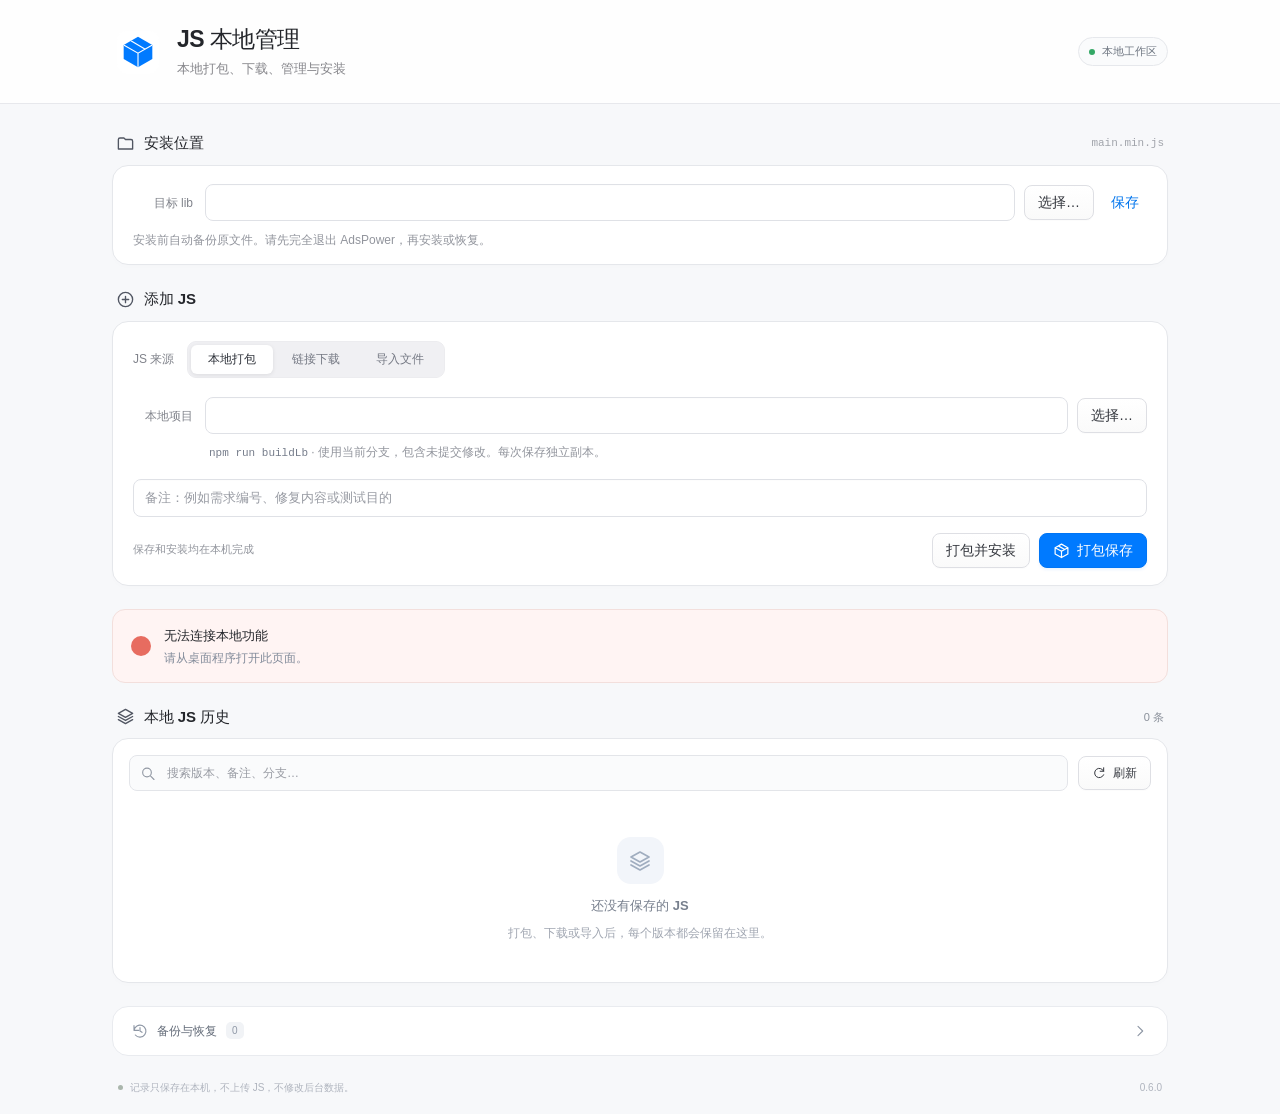
==== Shared/WebUI/index.html @ 5139c1f0 "feat(js-manager): 完善跨平台本地管理并统一网页界面 增加 JS 下载、导入、独立归档、搜索、安装与备份恢复；Mac 和 Windows 共用 HTML 界面与交互动画。保留本机配置及" ====
<!doctype html>
<html lang="zh-CN">
<head>
  <meta charset="utf-8">
  <meta name="viewport" content="width=device-width,initial-scale=1">
  <meta http-equiv="Content-Security-Policy" content="default-src 'none'; script-src 'self'; style-src 'self'; img-src 'self' data:; font-src 'self'; connect-src 'none'; object-src 'none'; base-uri 'none'; form-action 'none'; frame-src 'none'">
  <title>JS 本地管理</title>
  <link rel="icon" href="logo.svg" type="image/svg+xml">
  <link rel="stylesheet" href="styles.css">
  <script type="module" src="app.js"></script>
</head>
<body>
<svg class="symbols" aria-hidden="true" xmlns="http://www.w3.org/2000/svg"><defs>
  <symbol id="icon-folder" viewBox="0 0 24 24"><path d="M3 7a2 2 0 0 1 2-2h5l2 2h7a2 2 0 0 1 2 2v10H3Z"/></symbol>
  <symbol id="icon-plus" viewBox="0 0 24 24"><circle cx="12" cy="12" r="9"/><path d="M12 8v8M8 12h8"/></symbol>
  <symbol id="icon-layers" viewBox="0 0 24 24"><path d="m3 8 9-5 9 5-9 5Zm0 4 9 5 9-5M3 16l9 5 9-5"/></symbol>
  <symbol id="icon-search" viewBox="0 0 24 24"><circle cx="10.5" cy="10.5" r="6.5"/><path d="m16 16 5 5"/></symbol>
  <symbol id="icon-refresh" viewBox="0 0 24 24"><path d="M20 9a8 8 0 1 0 0 6M20 3v6h-6"/></symbol>
  <symbol id="icon-box" viewBox="0 0 24 24"><path d="m12 3 9 5v9l-9 5-9-5V8Zm-9 5 9 5 9-5M12 13v9M7.5 5.5l9 5"/></symbol>
  <symbol id="icon-download" viewBox="0 0 24 24"><path d="M12 3v12m-5-5 5 5 5-5M4 16v5h16v-5"/></symbol>
  <symbol id="icon-restore" viewBox="0 0 24 24"><path d="M3 11a9 9 0 1 1 2 7M3 4v7h7M12 7v5l3 2"/></symbol>
  <symbol id="icon-chevron" viewBox="0 0 24 24"><path d="m9 5 7 7-7 7"/></symbol>
  <symbol id="icon-file" viewBox="0 0 24 24"><path d="M5 3h9l5 5v13H5Zm9 0v6h5M8 13h8M8 17h5"/></symbol>
  <symbol id="icon-check" viewBox="0 0 24 24"><path d="m5 12 4 4L19 6"/></symbol>
</defs></svg>
<div id="previewBanner" class="preview-banner" hidden>界面预览 · 所有操作均为演示，不会读写本机文件</div>
<header class="app-header">
  <div class="header-inner"><div class="brand"><img src="logo.svg" alt="" width="52" height="52"><div><h1>JS 本地管理</h1><p>本地打包、下载、管理与安装</p></div></div><span class="local-badge"><span></span>本地工作区</span></div>
</header>
<main class="workspace">
  <section aria-labelledby="targetTitle">
    <div class="section-heading"><h2 id="targetTitle"><svg><use href="#icon-folder"/></svg>安装位置</h2><span class="section-aside">main.min.js</span></div>
    <div class="card target-card"><div class="path-row"><label for="libraryPath">目标 lib</label><input id="libraryPath" type="text" spellcheck="false" autocomplete="off"><button type="button" data-action="chooseLibrary">选择…</button><button type="button" data-action="saveSettings" class="text-button">保存</button></div><p class="helper">安装前自动备份原文件。请先完全退出 AdsPower，再安装或恢复。</p></div>
  </section>
  <section aria-labelledby="addTitle">
    <div class="section-heading"><h2 id="addTitle"><svg><use href="#icon-plus"/></svg>添加 JS</h2></div>
    <div class="card add-card">
      <div class="source-top"><span class="field-caption">JS 来源</span><div class="segmented" role="tablist" aria-label="JS 来源"><button id="tab-build" type="button" role="tab" aria-selected="true" aria-controls="panel-build" data-mode="build">本地打包</button><button id="tab-download" type="button" role="tab" aria-selected="false" aria-controls="panel-download" data-mode="download">链接下载</button><button id="tab-file" type="button" role="tab" aria-selected="false" aria-controls="panel-file" data-mode="file">导入文件</button></div></div>
      <div id="panel-build" class="source-panel" role="tabpanel" aria-labelledby="tab-build"><div class="path-row"><label for="projectPath">本地项目</label><input id="projectPath" type="text" spellcheck="false" autocomplete="off"><button type="button" data-action="chooseProject">选择…</button></div><p class="helper"><code>npm run buildLb</code> · 使用当前分支，包含未提交修改。每次保存独立副本。</p></div>
      <div id="panel-download" class="source-panel" role="tabpanel" aria-labelledby="tab-download" hidden><label class="sr-only" for="downloadUrl">JS 下载链接</label><input id="downloadUrl" type="url" class="full-input" placeholder="粘贴 version.adspower.net 的完整 JS 下载链接" spellcheck="false"><label class="sr-only" for="downloadMd5">预期 MD5</label><input id="downloadMd5" type="text" class="full-input secondary-input" placeholder="预期 MD5（选填，自动识别链接末尾 MD5）" spellcheck="false" maxlength="32"><p class="helper">下载后先保存在本地历史，不自动安装，也不需要后台登录信息。</p></div>
      <div id="panel-file" class="source-panel import-prompt" role="tabpanel" aria-labelledby="tab-file" hidden><svg><use href="#icon-file"/></svg><div><strong>导入已有的主 JS</strong><p class="helper">选择完整 JS 文件，检查语法和摘要后保存到本地历史。</p></div></div>
      <label class="sr-only" for="newNote">本次 JS 备注</label><input id="newNote" class="full-input" type="text" maxlength="4000" placeholder="备注：例如需求编号、修复内容或测试目的">
      <div class="action-row"><span id="sourceHint" class="helper">保存和安装均在本机完成</span><div class="button-group"><button id="buildInstall" type="button" data-action="buildInstall">打包并安装</button><button id="addPrimary" type="button" data-action="buildSave" class="primary"><svg><use href="#icon-box"/></svg><span>打包保存</span></button></div></div>
    </div>
  </section>
  <section id="operationCard" class="operation-card" aria-live="polite" hidden><div class="operation-icon" id="operationIcon"></div><div class="operation-copy"><strong id="stage">准备就绪</strong><p id="status"></p></div><button id="cancel" type="button" class="danger" data-action="cancel" hidden>停止</button></section>
  <section aria-labelledby="historyTitle">
    <div class="section-heading"><h2 id="historyTitle"><svg><use href="#icon-layers"/></svg>本地 JS 历史</h2><span id="recordCount" class="count-badge">0 条</span></div>
    <div class="card history-card"><div class="search-row"><div class="search-field"><svg><use href="#icon-search"/></svg><label class="sr-only" for="search">搜索本地 JS</label><input id="search" type="search" placeholder="搜索版本、备注、分支…"></div><button type="button" data-action="state" aria-label="刷新历史"><svg><use href="#icon-refresh"/></svg>刷新</button></div>
      <div id="tableWrap" class="table-scroll" hidden><table><thead><tr><th>版本</th><th>备注</th><th>来源</th><th>分支</th><th>保存时间</th></tr></thead><tbody id="records"></tbody></table></div>
      <div id="emptyState" class="empty-state"><div class="empty-icon"><svg><use href="#icon-layers"/></svg></div><strong id="emptyTitle">还没有保存的 JS</strong><p id="emptyDescription">打包、下载或导入后，每个版本都会保留在这里。</p></div>
      <div id="selection" class="selection-panel" hidden><div class="edit-grid"><label>版本<input id="editVersion" type="text" maxlength="100"></label><label>备注<input id="editNote" type="text" maxlength="4000" placeholder="对应的需求或测试内容"></label><button type="button" data-action="updateMetadata">保存备注</button></div><details class="file-details"><summary><svg class="detail-chevron" aria-hidden="true"><use href="#icon-chevron"/></svg><span>文件信息与校验值</span></summary><p id="fileDetails"></p></details><div class="action-row"><button type="button" data-action="openArchive" class="text-button"><svg><use href="#icon-folder"/></svg>在文件夹中查看</button><div class="button-group"><span class="helper">安装前自动备份原文件</span><button type="button" class="primary" data-action="install"><svg><use href="#icon-download"/></svg>安装选中版本</button></div></div></div>
    </div>
  </section>
  <details id="backupDisclosure" class="card disclosure-card"><summary><span><svg><use href="#icon-restore"/></svg>备份与恢复 <span id="backupCount" class="small-count">0</span></span><svg class="chevron"><use href="#icon-chevron"/></svg></summary><div class="disclosure-content"><p id="backupEmpty" class="helper">当前目标还没有备份。安装时会自动保存原 main.min.js。</p><div id="backupControls" class="backup-row" hidden><label class="sr-only" for="backups">选择备份</label><select id="backups" hidden aria-hidden="true" tabindex="-1"></select><button id="backupPicker" class="select-trigger" type="button" aria-label="选择备份" aria-haspopup="listbox" aria-expanded="false" aria-controls="backupMenu"><span>选择备份</span><svg><use href="#icon-chevron"/></svg></button><button type="button" data-action="restore">恢复选中备份</button></div><p class="helper">恢复前也会备份当前文件；文件缺失或校验不一致时会停止。</p></div></details>
  <details id="logDisclosure" class="card disclosure-card" hidden><summary><span><svg><use href="#icon-file"/></svg>操作日志</span><svg class="chevron"><use href="#icon-chevron"/></svg></summary><div class="disclosure-content"><pre id="log"></pre><button type="button" data-action="copyLog">复制日志</button></div></details>
  <footer><span class="footer-dot"></span>记录只保存在本机，不上传 JS，不修改后台数据。<span class="version">0.6.0</span></footer>
</main>
<div id="backupMenu" class="select-menu" role="listbox" aria-label="选择备份" hidden></div>
<div id="toast" class="toast" role="status" hidden></div>
</body></html>
---- Shared/WebUI/styles.css ----
:root{font-family:-apple-system,BlinkMacSystemFont,"Segoe UI Variable","Segoe UI","Microsoft YaHei UI",sans-serif;font-size:14px;color:#24262b;background:#f7f8fa;font-synthesis:none;--blue:#007aff;--secondary:#86868b;--line:#e7e8ec;--surface:#fff;--radius:16px}*{box-sizing:border-box}body{margin:0;line-height:1.5}button,input,select{font:inherit}button{display:inline-flex;align-items:center;justify-content:center;gap:7px;border:1px solid #dedfe4;border-radius:8px;min-height:34px;padding:6px 13px;background:linear-gradient(#fff,#fafafa);color:#33363d;cursor:pointer;white-space:nowrap;box-shadow:0 1px 1px #00000004;transition:background .15s,border-color .15s,box-shadow .15s}button:hover:enabled{background:#f0f2f5;border-color:#cbd0d8}button:active:enabled{transform:translateY(1px)}button:disabled{cursor:default;opacity:.42;box-shadow:none}button:focus-visible,summary:focus-visible,tr:focus-visible{outline:3px solid #007aff55;outline-offset:3px}input,select{min-width:0;color:#292c32;background:#fff;border:1px solid #dfe1e6;border-radius:8px;padding:8px 11px;min-height:36px;outline:none;box-shadow:0 1px 2px #00000003 inset;transition:border-color .15s,box-shadow .15s}input::placeholder{color:#989ba3}input:focus,select:focus{border-color:#6caeff;box-shadow:0 0 0 3px #007aff1b}input:disabled,select:disabled{color:#8b8e96;background:#f5f5f7}svg{height:19px;width:19px;fill:none;stroke:currentColor;stroke-width:1.7;stroke-linecap:round;stroke-linejoin:round;flex-shrink:0}.symbols{position:absolute;width:0;height:0;overflow:hidden}.app-header{background:#ffffffdc;border-bottom:1px solid var(--line)}.header-inner{max-width:1120px;margin:auto;padding:25px 32px;display:flex;align-items:center;justify-content:space-between;gap:18px}.brand{display:flex;align-items:center;gap:13px}.brand img{display:block}.brand h1{font-size:23px;line-height:1.25;margin:0;font-weight:650;letter-spacing:-.55px}.brand p{font-size:13px;color:var(--secondary);margin:5px 0 0}.local-badge{display:flex;gap:7px;align-items:center;color:#6d7580;border:1px solid #e6e8ec;border-radius:20px;padding:5px 10px;font-size:11px;background:#fafbfc;white-space:nowrap}.local-badge span,.footer-dot{display:inline-block;width:6px;height:6px;background:#34a866;border-radius:50%}.workspace{max-width:1120px;padding:28px 32px 20px;margin:auto;display:flex;flex-direction:column;gap:23px}.section-heading{display:flex;align-items:center;justify-content:space-between;gap:10px;margin:0 4px 10px}h2{margin:0;font-size:15px;font-weight:620;display:flex;align-items:center;gap:9px;letter-spacing:-.1px}h2 svg{width:19px;color:#515662}.section-aside{font-size:11px;color:#a1a4ab;font-family:ui-monospace,SFMono-Regular,Consolas,monospace}.card{border:1px solid #e5e7eb;background:var(--surface);border-radius:var(--radius);box-shadow:0 2px 6px #1d243303;overflow:hidden}.target-card{padding:18px 20px 14px}.path-row{display:flex;align-items:center;gap:9px}.path-row label{flex:0 0 63px;text-align:right;padding-right:3px;font-size:12px;color:#80838b}.path-row input{flex:1;min-width:80px;font-size:13px}.path-row button{flex-shrink:0}.helper{color:#92959d;font-size:12px;line-height:1.6;margin:10px 0 0;overflow-wrap:anywhere}code{font-family:ui-monospace,SFMono-Regular,Consolas,monospace;font-size:11px;color:#767d8b}.add-card{padding:19px 20px 17px}.source-top{display:flex;align-items:center;gap:13px;margin-bottom:19px}.field-caption{font-size:12px;color:#80838b}.segmented{display:inline-flex;padding:3px;background:#f0f0f3;border:1px solid #ececef;border-radius:9px;gap:2px}.segmented button{background:transparent;border:0;border-radius:6px;box-shadow:none;min-height:29px;padding:4px 17px;color:#747883;font-size:12px}.segmented button[aria-selected=true]{background:#fff;color:#2b2f37;box-shadow:0 1px 4px #00000016;font-weight:600}.segmented button:hover:enabled{background:#ffffff80}.segmented button[aria-selected=true]:hover:enabled{background:white}.source-panel{margin-bottom:16px}.source-panel .helper{margin-top:9px;padding-left:76px}.full-input{display:block;width:100%;font-size:13px}.secondary-input{margin-top:9px}.import-prompt{display:flex;align-items:center;gap:13px;padding:12px 4px}.import-prompt>svg{width:32px;height:32px;color:#9ea9b9}.import-prompt strong{font-size:13px;font-weight:500}.import-prompt .helper{padding-left:0;margin-top:4px}.action-row{display:flex;align-items:center;justify-content:space-between;gap:12px;margin-top:16px}.action-row>.helper{margin:0;font-size:11px}.button-group{display:flex;align-items:center;justify-content:flex-end;gap:9px;flex-wrap:wrap}.button-group .helper{margin:0;font-size:11px}.primary{border-color:#0075f5;background:var(--blue);color:white;box-shadow:0 2px 3px #007aff15}.primary:hover:enabled{border-color:#0067dd;background:#006fe8}.primary svg{height:17px;width:17px}.text-button{background:transparent;border-color:transparent;box-shadow:none;color:#0075ed;padding-left:7px;padding-right:7px}.text-button:hover:enabled{background:#f0f6ff;border-color:transparent}.count-badge{font-size:11px;color:#8a909a}.history-card{padding:16px 0 0}.search-row{display:flex;align-items:center;gap:10px;padding:0 16px 15px}.search-field{display:flex;flex:1;align-items:center;min-width:0;border:1px solid #e3e5e9;border-radius:8px;background:#fafbfc;padding-left:10px}.search-field svg{width:16px;color:#9299a4}.search-field input{width:100%;border:0;background:transparent;box-shadow:none;font-size:12px;min-height:34px}.search-field:focus-within{border-color:#6caeff;box-shadow:0 0 0 3px #007aff15}.search-row button{font-size:12px}.search-row button svg{width:14px;height:14px}.table-scroll{max-height:310px;overflow:auto}table{width:100%;border-collapse:collapse;font-size:12px;text-align:left}th{background:#f8f9fb;color:#858b96;font-size:11px;font-weight:500;padding:10px 15px;white-space:nowrap;position:sticky;top:0;border-bottom:1px solid #eceef2}td{padding:13px 15px;border-bottom:1px solid #f0f1f4;max-width:220px;overflow-wrap:anywhere}td:first-child{font-weight:600;color:#373e49;min-width:95px}td:last-child{color:#9297a1;font-size:11px;white-space:nowrap}td:nth-child(4){color:#9297a1;font-size:11px}tbody tr{cursor:pointer;transition:background .12s}tbody tr:hover{background:#f8faff}tbody tr[aria-selected=true]{background:#edf4ff}.source-badge{display:inline-block;background:#f0f2f5;color:#7c8490;padding:2px 7px;border-radius:5px;font-size:10px;white-space:nowrap}.empty-state{display:flex;align-items:center;flex-direction:column;justify-content:center;padding:31px 20px 40px;gap:8px;color:#7b8493;text-align:center}.empty-icon{width:47px;height:47px;border-radius:14px;background:#f2f5fa;display:flex;justify-content:center;align-items:center;margin-bottom:4px}.empty-icon svg{width:24px;height:24px;color:#a0adbf}.empty-state strong{font-size:13px;font-weight:550;color:#777f8d}.empty-state p{font-size:12px;color:#a0a6b1;margin:0}.selection-panel{border-top:1px solid #e9ecf1;padding:16px 18px 18px;background:#fcfcfe}.edit-grid{display:grid;grid-template-columns:minmax(100px,1fr) minmax(160px,3fr) auto;align-items:end;gap:12px}.edit-grid label{font-size:11px;color:#92959d;display:flex;flex-direction:column;gap:6px}.edit-grid input{width:100%;font-size:12px;min-height:34px;padding:7px 10px}.edit-grid button{font-size:12px}.selection-panel .action-row{margin-top:12px}.file-details{font-size:11px;color:#9299a5;margin-top:12px}.file-details>summary{cursor:pointer;display:flex;align-items:center;gap:6px;list-style:none;min-height:24px;line-height:18px;padding:2px 0}.file-details>summary::-webkit-details-marker{display:none}.file-details>summary::marker{content:""}.detail-chevron{width:12px;height:12px;transition:transform .18s}.file-details[open] .detail-chevron{transform:rotate(90deg)}.file-details p{white-space:pre-wrap;overflow-wrap:anywhere;font-family:ui-monospace,SFMono-Regular,Consolas,monospace;color:#858e9d;background:#f3f5f8;border-radius:8px;padding:10px}.disclosure-card{border-color:#e9ebef;background:#fff;box-shadow:none}.disclosure-card>summary{display:flex;align-items:center;justify-content:space-between;cursor:pointer;padding:15px 19px;list-style:none;color:#656d7a;font-size:12px}.disclosure-card>summary::-webkit-details-marker{display:none}.disclosure-card>summary>span{display:flex;gap:9px;align-items:center}.disclosure-card>summary svg{width:16px;height:16px;color:#8e97a5}.small-count{font-size:10px;background:#f1f3f6;color:#9099a7;padding:1px 6px;border-radius:5px}.chevron{transition:transform .18s}.disclosure-card[open] .chevron{transform:rotate(90deg)}.disclosure-content{padding:0 19px 17px}.disclosure-content .helper{margin-top:0}.backup-row{display:flex;gap:10px;margin:4px 0 10px}.backup-row select{flex:1;font-size:12px}pre{max-height:190px;overflow:auto;white-space:pre-wrap;overflow-wrap:anywhere;background:#f6f7f9;border:1px solid #ebedf0;border-radius:9px;padding:12px;font-size:11px;line-height:1.7;color:#7e8795}.operation-card{display:flex;gap:13px;align-items:center;border:1px solid #deebff;background:#f0f6ff;border-radius:13px;padding:15px 18px}.operation-icon{width:20px;height:20px;border-radius:50%;background:#007aff18;flex-shrink:0}.operation-card[data-state=running] .operation-icon{background:transparent;border:2px solid #007aff30;border-top-color:var(--blue);animation:spin .85s linear infinite}.operation-card[data-state=success]{background:#f0f9f3;border-color:#dbede1}.operation-card[data-state=success] .operation-icon{background:#34a866}.operation-card[data-state=failure]{background:#fff4f3;border-color:#f3dfdc}.operation-card[data-state=failure] .operation-icon{background:#e76c60}.operation-copy{flex:1;min-width:0}.operation-copy strong{font-size:13px;font-weight:550}.operation-copy p{color:#828b9a;font-size:12px;margin:3px 0 0;white-space:pre-wrap;overflow-wrap:anywhere}.danger{color:#c6574d;border-color:#e8d4d1;background:#fff9}footer{display:flex;align-items:center;gap:7px;color:#afb4be;font-size:10px;padding:1px 6px 0}.footer-dot{background:#aab6ac;width:5px;height:5px}.version{margin-left:auto;font-size:10px}.toast{position:fixed;bottom:22px;left:50%;transform:translateX(-50%);background:#292c33ed;color:white;border-radius:11px;box-shadow:0 8px 28px #0002;font-size:12px;padding:11px 18px;max-width:calc(100% - 30px);z-index:10;white-space:pre-wrap;overflow-wrap:anywhere}.preview-banner{font-size:11px;text-align:center;background:#fff8e7;color:#ad8639;padding:6px}.sr-only{position:absolute;clip:rect(0,0,0,0);width:1px;height:1px;overflow:hidden;white-space:nowrap}[hidden]{display:none!important}@keyframes spin{to{transform:rotate(360deg)}}@media(max-width:740px){.header-inner{padding:20px}.brand h1{font-size:20px}.brand img{width:45px;height:45px}.workspace{padding:22px 17px;gap:20px}.target-card,.add-card{padding:15px}.path-row{flex-wrap:wrap}.path-row label{flex-basis:100%;text-align:left;padding:0;font-size:11px}.source-panel .helper{padding-left:0}.action-row{align-items:flex-start;flex-wrap:wrap}.action-row>.helper{width:100%}.button-group{margin-left:auto}.section-aside,.local-badge{display:none}.edit-grid{grid-template-columns:1fr 2fr}.edit-grid button{grid-column:1/-1;justify-self:end}.selection-panel .button-group .helper{display:none}.backup-row{flex-wrap:wrap}.backup-row select{width:100%;flex-basis:100%}th,td{padding-left:12px;padding-right:12px}table{min-width:650px}.target-card .text-button{margin-left:auto}.source-top{gap:9px;flex-wrap:wrap}.segmented button{padding-left:13px;padding-right:13px}footer{align-items:flex-start}.source-panel .full-input{font-size:12px}}@media(prefers-reduced-motion:reduce){*,*::before,*::after{animation:none!important;transition:none!important}}

.operation-card[data-state=cancelled]{background:#fff8eb;border-color:#f0e4cb}.operation-card[data-state=cancelled] .operation-icon{background:#d6a54c}

/* Shared motion and accessible backup menu. */
button{transition:background .16s,border-color .16s,box-shadow .16s,transform .16s,opacity .16s}
button:active:enabled{transform:scale(.975)}
.segmented{position:relative}
.segmented button{position:relative;z-index:1}
.segmented button[aria-selected=true],.segmented button[aria-selected=true]:hover:enabled{background:transparent;box-shadow:none}
.tab-indicator{position:absolute;left:0;top:3px;height:calc(100% - 6px);background:#fff;border-radius:6px;box-shadow:0 1px 4px #00000016;transition:transform .24s cubic-bezier(.22,.7,.24,1),width .24s cubic-bezier(.22,.7,.24,1);pointer-events:none}
.file-details{display:flow-root}
.file-details[data-expanded=true] .detail-chevron,.disclosure-card[data-expanded=true] .chevron{transform:rotate(90deg)}
.file-details[data-expanded=false] .detail-chevron,.disclosure-card[data-expanded=false] .chevron{transform:rotate(0)}
.detail-chevron,.chevron{transition:transform .22s cubic-bezier(.22,.7,.24,1)}
.select-trigger{flex:1;min-width:0;justify-content:space-between;background:#fff;font-size:12px;min-height:36px;text-align:left}
.select-trigger>span{overflow:hidden;text-overflow:ellipsis;white-space:nowrap}
.select-trigger>svg{width:14px;height:14px;transform:rotate(90deg);transition:transform .2s}
.select-trigger[aria-expanded=true]>svg{transform:rotate(-90deg)}
.select-menu{position:fixed;z-index:20;overflow:auto;background:#fffffff5;border:1px solid #e1e5eb;border-radius:11px;padding:5px;box-shadow:0 10px 35px #17223d26;backdrop-filter:blur(18px)}
.select-menu button{display:flex;width:100%;justify-content:flex-start;text-align:left;white-space:normal;font-size:12px;border:0;background:transparent;box-shadow:none;min-height:34px;padding:8px 12px}
.select-menu button[aria-selected=true]{color:#0075ed;background:#edf4ff}
.select-menu button:focus-visible{outline:none;background:#007aff;color:#fff}
@media(max-width:740px){.backup-row .select-trigger{width:100%;flex-basis:100%}}
@media(prefers-reduced-motion:reduce){*,*::before,*::after{animation:none!important;transition:none!important}}

.operation-card{transition:background .2s,border-color .2s}
.select-menu button{overflow-wrap:anywhere}
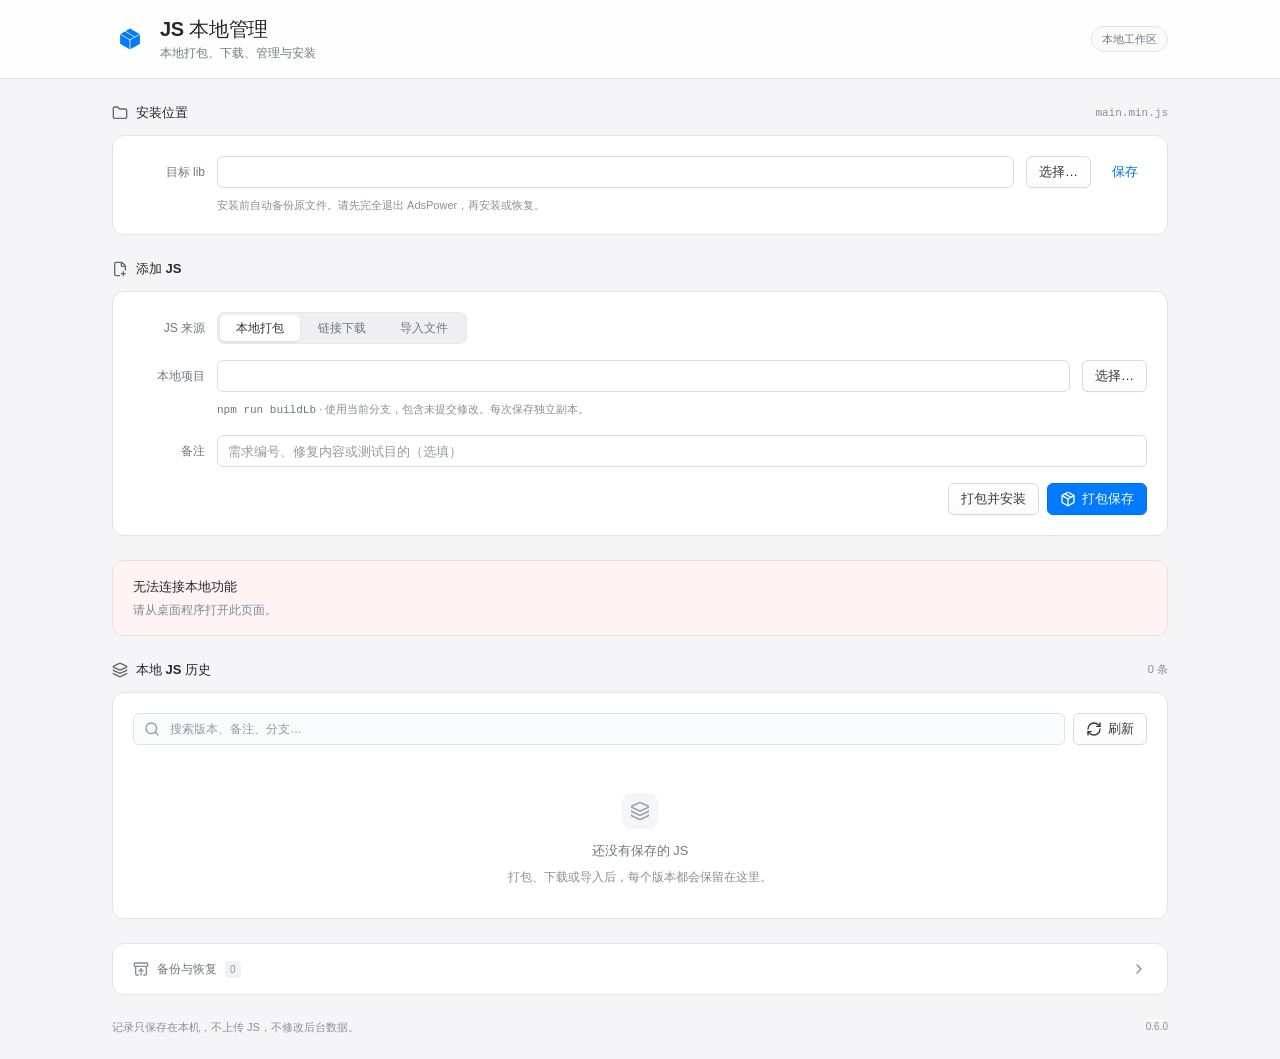
==== commit af98b924: "feat(ui): 统一双端网页样式和 Lucide 图标 将 Mac 服务器分支管理迁移到共用 HTML 样式，保留原生确认和现有执行核心。 统一页面间距、表单对齐、折叠动画及 19 个离线 SVG" ====
--- a/Shared/WebUI/index.html
+++ b/Shared/WebUI/index.html
@@ -10,51 +10,38 @@
   <script type="module" src="app.js"></script>
 </head>
 <body>
-<svg class="symbols" aria-hidden="true" xmlns="http://www.w3.org/2000/svg"><defs>
-  <symbol id="icon-folder" viewBox="0 0 24 24"><path d="M3 7a2 2 0 0 1 2-2h5l2 2h7a2 2 0 0 1 2 2v10H3Z"/></symbol>
-  <symbol id="icon-plus" viewBox="0 0 24 24"><circle cx="12" cy="12" r="9"/><path d="M12 8v8M8 12h8"/></symbol>
-  <symbol id="icon-layers" viewBox="0 0 24 24"><path d="m3 8 9-5 9 5-9 5Zm0 4 9 5 9-5M3 16l9 5 9-5"/></symbol>
-  <symbol id="icon-search" viewBox="0 0 24 24"><circle cx="10.5" cy="10.5" r="6.5"/><path d="m16 16 5 5"/></symbol>
-  <symbol id="icon-refresh" viewBox="0 0 24 24"><path d="M20 9a8 8 0 1 0 0 6M20 3v6h-6"/></symbol>
-  <symbol id="icon-box" viewBox="0 0 24 24"><path d="m12 3 9 5v9l-9 5-9-5V8Zm-9 5 9 5 9-5M12 13v9M7.5 5.5l9 5"/></symbol>
-  <symbol id="icon-download" viewBox="0 0 24 24"><path d="M12 3v12m-5-5 5 5 5-5M4 16v5h16v-5"/></symbol>
-  <symbol id="icon-restore" viewBox="0 0 24 24"><path d="M3 11a9 9 0 1 1 2 7M3 4v7h7M12 7v5l3 2"/></symbol>
-  <symbol id="icon-chevron" viewBox="0 0 24 24"><path d="m9 5 7 7-7 7"/></symbol>
-  <symbol id="icon-file" viewBox="0 0 24 24"><path d="M5 3h9l5 5v13H5Zm9 0v6h5M8 13h8M8 17h5"/></symbol>
-  <symbol id="icon-check" viewBox="0 0 24 24"><path d="m5 12 4 4L19 6"/></symbol>
-</defs></svg>
 <div id="previewBanner" class="preview-banner" hidden>界面预览 · 所有操作均为演示，不会读写本机文件</div>
 <header class="app-header">
-  <div class="header-inner"><div class="brand"><img src="logo.svg" alt="" width="52" height="52"><div><h1>JS 本地管理</h1><p>本地打包、下载、管理与安装</p></div></div><span class="local-badge"><span></span>本地工作区</span></div>
+  <div class="header-inner"><div class="brand"><img src="logo.svg" alt="" width="36" height="36"><div><h1>JS 本地管理</h1><p>本地打包、下载、管理与安装</p></div></div><span class="local-badge">本地工作区</span></div>
 </header>
 <main class="workspace">
   <section aria-labelledby="targetTitle">
-    <div class="section-heading"><h2 id="targetTitle"><svg><use href="#icon-folder"/></svg>安装位置</h2><span class="section-aside">main.min.js</span></div>
+    <div class="section-heading"><h2 id="targetTitle"><svg class="icon" aria-hidden="true" viewBox="0 0 24 24" focusable="false"><use href="icons.svg#folder"/></svg>安装位置</h2><span class="section-aside">main.min.js</span></div>
     <div class="card target-card"><div class="path-row"><label for="libraryPath">目标 lib</label><input id="libraryPath" type="text" spellcheck="false" autocomplete="off"><button type="button" data-action="chooseLibrary">选择…</button><button type="button" data-action="saveSettings" class="text-button">保存</button></div><p class="helper">安装前自动备份原文件。请先完全退出 AdsPower，再安装或恢复。</p></div>
   </section>
   <section aria-labelledby="addTitle">
-    <div class="section-heading"><h2 id="addTitle"><svg><use href="#icon-plus"/></svg>添加 JS</h2></div>
+    <div class="section-heading"><h2 id="addTitle"><svg class="icon" aria-hidden="true" viewBox="0 0 24 24" focusable="false"><use href="icons.svg#file-plus-2"/></svg>添加 JS</h2></div>
     <div class="card add-card">
       <div class="source-top"><span class="field-caption">JS 来源</span><div class="segmented" role="tablist" aria-label="JS 来源"><button id="tab-build" type="button" role="tab" aria-selected="true" aria-controls="panel-build" data-mode="build">本地打包</button><button id="tab-download" type="button" role="tab" aria-selected="false" aria-controls="panel-download" data-mode="download">链接下载</button><button id="tab-file" type="button" role="tab" aria-selected="false" aria-controls="panel-file" data-mode="file">导入文件</button></div></div>
       <div id="panel-build" class="source-panel" role="tabpanel" aria-labelledby="tab-build"><div class="path-row"><label for="projectPath">本地项目</label><input id="projectPath" type="text" spellcheck="false" autocomplete="off"><button type="button" data-action="chooseProject">选择…</button></div><p class="helper"><code>npm run buildLb</code> · 使用当前分支，包含未提交修改。每次保存独立副本。</p></div>
-      <div id="panel-download" class="source-panel" role="tabpanel" aria-labelledby="tab-download" hidden><label class="sr-only" for="downloadUrl">JS 下载链接</label><input id="downloadUrl" type="url" class="full-input" placeholder="粘贴 version.adspower.net 的完整 JS 下载链接" spellcheck="false"><label class="sr-only" for="downloadMd5">预期 MD5</label><input id="downloadMd5" type="text" class="full-input secondary-input" placeholder="预期 MD5（选填，自动识别链接末尾 MD5）" spellcheck="false" maxlength="32"><p class="helper">下载后先保存在本地历史，不自动安装，也不需要后台登录信息。</p></div>
-      <div id="panel-file" class="source-panel import-prompt" role="tabpanel" aria-labelledby="tab-file" hidden><svg><use href="#icon-file"/></svg><div><strong>导入已有的主 JS</strong><p class="helper">选择完整 JS 文件，检查语法和摘要后保存到本地历史。</p></div></div>
-      <label class="sr-only" for="newNote">本次 JS 备注</label><input id="newNote" class="full-input" type="text" maxlength="4000" placeholder="备注：例如需求编号、修复内容或测试目的">
-      <div class="action-row"><span id="sourceHint" class="helper">保存和安装均在本机完成</span><div class="button-group"><button id="buildInstall" type="button" data-action="buildInstall">打包并安装</button><button id="addPrimary" type="button" data-action="buildSave" class="primary"><svg><use href="#icon-box"/></svg><span>打包保存</span></button></div></div>
+      <div id="panel-download" class="source-panel download-panel" role="tabpanel" aria-labelledby="tab-download" hidden><div class="path-row"><label for="downloadUrl">下载链接</label><input id="downloadUrl" type="url" placeholder="粘贴 version.adspower.net 的完整 JS 下载链接" spellcheck="false"></div><div class="path-row"><label for="downloadMd5">MD5</label><input id="downloadMd5" type="text" placeholder="选填，自动识别链接末尾的 MD5" spellcheck="false" maxlength="32"></div><p class="helper">下载后先保存在本地历史，不自动安装，也不需要后台登录信息。</p></div>
+      <div id="panel-file" class="source-panel import-prompt" role="tabpanel" aria-labelledby="tab-file" hidden><div><strong>导入已有的主 JS</strong><p class="helper">选择完整 JS 文件，检查语法和摘要后保存到本地历史。</p></div></div>
+      <div class="path-row note-row"><label for="newNote">备注</label><input id="newNote" type="text" maxlength="4000" placeholder="需求编号、修复内容或测试目的（选填）"></div>
+      <div class="action-row"><div class="button-group"><button id="buildInstall" type="button" data-action="buildInstall">打包并安装</button><button id="addPrimary" type="button" data-action="buildSave" class="primary"><svg class="icon" aria-hidden="true" viewBox="0 0 24 24" focusable="false"><use href="icons.svg#package"/></svg><span>打包保存</span></button></div></div>
     </div>
   </section>
   <section id="operationCard" class="operation-card" aria-live="polite" hidden><div class="operation-icon" id="operationIcon"></div><div class="operation-copy"><strong id="stage">准备就绪</strong><p id="status"></p></div><button id="cancel" type="button" class="danger" data-action="cancel" hidden>停止</button></section>
   <section aria-labelledby="historyTitle">
-    <div class="section-heading"><h2 id="historyTitle"><svg><use href="#icon-layers"/></svg>本地 JS 历史</h2><span id="recordCount" class="count-badge">0 条</span></div>
-    <div class="card history-card"><div class="search-row"><div class="search-field"><svg><use href="#icon-search"/></svg><label class="sr-only" for="search">搜索本地 JS</label><input id="search" type="search" placeholder="搜索版本、备注、分支…"></div><button type="button" data-action="state" aria-label="刷新历史"><svg><use href="#icon-refresh"/></svg>刷新</button></div>
+    <div class="section-heading"><h2 id="historyTitle"><svg class="icon" aria-hidden="true" viewBox="0 0 24 24" focusable="false"><use href="icons.svg#layers"/></svg>本地 JS 历史</h2><span id="recordCount" class="count-badge">0 条</span></div>
+    <div class="card history-card"><div class="search-row"><div class="search-field"><svg class="icon" aria-hidden="true" viewBox="0 0 24 24" focusable="false"><use href="icons.svg#search"/></svg><label class="sr-only" for="search">搜索本地 JS</label><input id="search" type="search" placeholder="搜索版本、备注、分支…"></div><button type="button" data-action="state" aria-label="刷新历史"><svg class="icon" aria-hidden="true" viewBox="0 0 24 24" focusable="false"><use href="icons.svg#refresh-cw"/></svg>刷新</button></div>
       <div id="tableWrap" class="table-scroll" hidden><table><thead><tr><th>版本</th><th>备注</th><th>来源</th><th>分支</th><th>保存时间</th></tr></thead><tbody id="records"></tbody></table></div>
-      <div id="emptyState" class="empty-state"><div class="empty-icon"><svg><use href="#icon-layers"/></svg></div><strong id="emptyTitle">还没有保存的 JS</strong><p id="emptyDescription">打包、下载或导入后，每个版本都会保留在这里。</p></div>
-      <div id="selection" class="selection-panel" hidden><div class="edit-grid"><label>版本<input id="editVersion" type="text" maxlength="100"></label><label>备注<input id="editNote" type="text" maxlength="4000" placeholder="对应的需求或测试内容"></label><button type="button" data-action="updateMetadata">保存备注</button></div><details class="file-details"><summary><svg class="detail-chevron" aria-hidden="true"><use href="#icon-chevron"/></svg><span>文件信息与校验值</span></summary><p id="fileDetails"></p></details><div class="action-row"><button type="button" data-action="openArchive" class="text-button"><svg><use href="#icon-folder"/></svg>在文件夹中查看</button><div class="button-group"><span class="helper">安装前自动备份原文件</span><button type="button" class="primary" data-action="install"><svg><use href="#icon-download"/></svg>安装选中版本</button></div></div></div>
+      <div id="emptyState" class="empty-state"><div class="empty-icon"><svg class="icon" aria-hidden="true" viewBox="0 0 24 24" focusable="false"><use href="icons.svg#layers"/></svg></div><strong id="emptyTitle">还没有保存的 JS</strong><p id="emptyDescription">打包、下载或导入后，每个版本都会保留在这里。</p></div>
+      <div id="selection" class="selection-panel" hidden><div class="edit-grid"><label>版本<input id="editVersion" type="text" maxlength="100"></label><label>备注<input id="editNote" type="text" maxlength="4000" placeholder="对应的需求或测试内容"></label><button type="button" data-action="updateMetadata">保存备注</button></div><details class="file-details"><summary><svg class="icon detail-chevron" aria-hidden="true" viewBox="0 0 24 24" focusable="false"><use href="icons.svg#chevron-right"/></svg><span>文件信息与校验值</span></summary><p id="fileDetails"></p></details><div class="action-row"><button type="button" data-action="openArchive" class="text-button"><svg class="icon" aria-hidden="true" viewBox="0 0 24 24" focusable="false"><use href="icons.svg#folder-open"/></svg>在文件夹中查看</button><div class="button-group"><span class="helper">安装前自动备份原文件</span><button type="button" class="primary" data-action="install"><svg class="icon" aria-hidden="true" viewBox="0 0 24 24" focusable="false"><use href="icons.svg#hard-drive-download"/></svg>安装选中版本</button></div></div></div>
     </div>
   </section>
-  <details id="backupDisclosure" class="card disclosure-card"><summary><span><svg><use href="#icon-restore"/></svg>备份与恢复 <span id="backupCount" class="small-count">0</span></span><svg class="chevron"><use href="#icon-chevron"/></svg></summary><div class="disclosure-content"><p id="backupEmpty" class="helper">当前目标还没有备份。安装时会自动保存原 main.min.js。</p><div id="backupControls" class="backup-row" hidden><label class="sr-only" for="backups">选择备份</label><select id="backups" hidden aria-hidden="true" tabindex="-1"></select><button id="backupPicker" class="select-trigger" type="button" aria-label="选择备份" aria-haspopup="listbox" aria-expanded="false" aria-controls="backupMenu"><span>选择备份</span><svg><use href="#icon-chevron"/></svg></button><button type="button" data-action="restore">恢复选中备份</button></div><p class="helper">恢复前也会备份当前文件；文件缺失或校验不一致时会停止。</p></div></details>
-  <details id="logDisclosure" class="card disclosure-card" hidden><summary><span><svg><use href="#icon-file"/></svg>操作日志</span><svg class="chevron"><use href="#icon-chevron"/></svg></summary><div class="disclosure-content"><pre id="log"></pre><button type="button" data-action="copyLog">复制日志</button></div></details>
-  <footer><span class="footer-dot"></span>记录只保存在本机，不上传 JS，不修改后台数据。<span class="version">0.6.0</span></footer>
+  <details id="backupDisclosure" class="card disclosure-card"><summary><span><svg class="icon" aria-hidden="true" viewBox="0 0 24 24" focusable="false"><use href="icons.svg#archive-restore"/></svg>备份与恢复 <span id="backupCount" class="small-count">0</span></span><svg class="icon chevron" aria-hidden="true" viewBox="0 0 24 24" focusable="false"><use href="icons.svg#chevron-right"/></svg></summary><div class="disclosure-content"><p id="backupEmpty" class="helper">当前目标还没有备份。安装时会自动保存原 main.min.js。</p><div id="backupControls" class="backup-row" hidden><label class="sr-only" for="backups">选择备份</label><select id="backups" hidden aria-hidden="true" tabindex="-1"></select><button id="backupPicker" class="select-trigger" type="button" aria-label="选择备份" aria-haspopup="listbox" aria-expanded="false" aria-controls="backupMenu"><span>选择备份</span><svg class="icon" aria-hidden="true" viewBox="0 0 24 24" focusable="false"><use href="icons.svg#chevron-right"/></svg></button><button type="button" data-action="restore">恢复选中备份</button></div><p class="helper">恢复前也会备份当前文件；文件缺失或校验不一致时会停止。</p></div></details>
+  <details id="logDisclosure" class="card disclosure-card" hidden><summary><span><svg class="icon" aria-hidden="true" viewBox="0 0 24 24" focusable="false"><use href="icons.svg#file-text"/></svg>操作日志</span><svg class="icon chevron" aria-hidden="true" viewBox="0 0 24 24" focusable="false"><use href="icons.svg#chevron-right"/></svg></summary><div class="disclosure-content"><pre id="log"></pre><button type="button" data-action="copyLog">复制日志</button></div></details>
+  <footer>记录只保存在本机，不上传 JS，不修改后台数据。<span class="version">0.6.0</span></footer>
 </main>
 <div id="backupMenu" class="select-menu" role="listbox" aria-label="选择备份" hidden></div>
 <div id="toast" class="toast" role="status" hidden></div>
--- a/Shared/WebUI/styles.css
+++ b/Shared/WebUI/styles.css
@@ -1,28 +1,214 @@
-:root{font-family:-apple-system,BlinkMacSystemFont,"Segoe UI Variable","Segoe UI","Microsoft YaHei UI",sans-serif;font-size:14px;color:#24262b;background:#f7f8fa;font-synthesis:none;--blue:#007aff;--secondary:#86868b;--line:#e7e8ec;--surface:#fff;--radius:16px}*{box-sizing:border-box}body{margin:0;line-height:1.5}button,input,select{font:inherit}button{display:inline-flex;align-items:center;justify-content:center;gap:7px;border:1px solid #dedfe4;border-radius:8px;min-height:34px;padding:6px 13px;background:linear-gradient(#fff,#fafafa);color:#33363d;cursor:pointer;white-space:nowrap;box-shadow:0 1px 1px #00000004;transition:background .15s,border-color .15s,box-shadow .15s}button:hover:enabled{background:#f0f2f5;border-color:#cbd0d8}button:active:enabled{transform:translateY(1px)}button:disabled{cursor:default;opacity:.42;box-shadow:none}button:focus-visible,summary:focus-visible,tr:focus-visible{outline:3px solid #007aff55;outline-offset:3px}input,select{min-width:0;color:#292c32;background:#fff;border:1px solid #dfe1e6;border-radius:8px;padding:8px 11px;min-height:36px;outline:none;box-shadow:0 1px 2px #00000003 inset;transition:border-color .15s,box-shadow .15s}input::placeholder{color:#989ba3}input:focus,select:focus{border-color:#6caeff;box-shadow:0 0 0 3px #007aff1b}input:disabled,select:disabled{color:#8b8e96;background:#f5f5f7}svg{height:19px;width:19px;fill:none;stroke:currentColor;stroke-width:1.7;stroke-linecap:round;stroke-linejoin:round;flex-shrink:0}.symbols{position:absolute;width:0;height:0;overflow:hidden}.app-header{background:#ffffffdc;border-bottom:1px solid var(--line)}.header-inner{max-width:1120px;margin:auto;padding:25px 32px;display:flex;align-items:center;justify-content:space-between;gap:18px}.brand{display:flex;align-items:center;gap:13px}.brand img{display:block}.brand h1{font-size:23px;line-height:1.25;margin:0;font-weight:650;letter-spacing:-.55px}.brand p{font-size:13px;color:var(--secondary);margin:5px 0 0}.local-badge{display:flex;gap:7px;align-items:center;color:#6d7580;border:1px solid #e6e8ec;border-radius:20px;padding:5px 10px;font-size:11px;background:#fafbfc;white-space:nowrap}.local-badge span,.footer-dot{display:inline-block;width:6px;height:6px;background:#34a866;border-radius:50%}.workspace{max-width:1120px;padding:28px 32px 20px;margin:auto;display:flex;flex-direction:column;gap:23px}.section-heading{display:flex;align-items:center;justify-content:space-between;gap:10px;margin:0 4px 10px}h2{margin:0;font-size:15px;font-weight:620;display:flex;align-items:center;gap:9px;letter-spacing:-.1px}h2 svg{width:19px;color:#515662}.section-aside{font-size:11px;color:#a1a4ab;font-family:ui-monospace,SFMono-Regular,Consolas,monospace}.card{border:1px solid #e5e7eb;background:var(--surface);border-radius:var(--radius);box-shadow:0 2px 6px #1d243303;overflow:hidden}.target-card{padding:18px 20px 14px}.path-row{display:flex;align-items:center;gap:9px}.path-row label{flex:0 0 63px;text-align:right;padding-right:3px;font-size:12px;color:#80838b}.path-row input{flex:1;min-width:80px;font-size:13px}.path-row button{flex-shrink:0}.helper{color:#92959d;font-size:12px;line-height:1.6;margin:10px 0 0;overflow-wrap:anywhere}code{font-family:ui-monospace,SFMono-Regular,Consolas,monospace;font-size:11px;color:#767d8b}.add-card{padding:19px 20px 17px}.source-top{display:flex;align-items:center;gap:13px;margin-bottom:19px}.field-caption{font-size:12px;color:#80838b}.segmented{display:inline-flex;padding:3px;background:#f0f0f3;border:1px solid #ececef;border-radius:9px;gap:2px}.segmented button{background:transparent;border:0;border-radius:6px;box-shadow:none;min-height:29px;padding:4px 17px;color:#747883;font-size:12px}.segmented button[aria-selected=true]{background:#fff;color:#2b2f37;box-shadow:0 1px 4px #00000016;font-weight:600}.segmented button:hover:enabled{background:#ffffff80}.segmented button[aria-selected=true]:hover:enabled{background:white}.source-panel{margin-bottom:16px}.source-panel .helper{margin-top:9px;padding-left:76px}.full-input{display:block;width:100%;font-size:13px}.secondary-input{margin-top:9px}.import-prompt{display:flex;align-items:center;gap:13px;padding:12px 4px}.import-prompt>svg{width:32px;height:32px;color:#9ea9b9}.import-prompt strong{font-size:13px;font-weight:500}.import-prompt .helper{padding-left:0;margin-top:4px}.action-row{display:flex;align-items:center;justify-content:space-between;gap:12px;margin-top:16px}.action-row>.helper{margin:0;font-size:11px}.button-group{display:flex;align-items:center;justify-content:flex-end;gap:9px;flex-wrap:wrap}.button-group .helper{margin:0;font-size:11px}.primary{border-color:#0075f5;background:var(--blue);color:white;box-shadow:0 2px 3px #007aff15}.primary:hover:enabled{border-color:#0067dd;background:#006fe8}.primary svg{height:17px;width:17px}.text-button{background:transparent;border-color:transparent;box-shadow:none;color:#0075ed;padding-left:7px;padding-right:7px}.text-button:hover:enabled{background:#f0f6ff;border-color:transparent}.count-badge{font-size:11px;color:#8a909a}.history-card{padding:16px 0 0}.search-row{display:flex;align-items:center;gap:10px;padding:0 16px 15px}.search-field{display:flex;flex:1;align-items:center;min-width:0;border:1px solid #e3e5e9;border-radius:8px;background:#fafbfc;padding-left:10px}.search-field svg{width:16px;color:#9299a4}.search-field input{width:100%;border:0;background:transparent;box-shadow:none;font-size:12px;min-height:34px}.search-field:focus-within{border-color:#6caeff;box-shadow:0 0 0 3px #007aff15}.search-row button{font-size:12px}.search-row button svg{width:14px;height:14px}.table-scroll{max-height:310px;overflow:auto}table{width:100%;border-collapse:collapse;font-size:12px;text-align:left}th{background:#f8f9fb;color:#858b96;font-size:11px;font-weight:500;padding:10px 15px;white-space:nowrap;position:sticky;top:0;border-bottom:1px solid #eceef2}td{padding:13px 15px;border-bottom:1px solid #f0f1f4;max-width:220px;overflow-wrap:anywhere}td:first-child{font-weight:600;color:#373e49;min-width:95px}td:last-child{color:#9297a1;font-size:11px;white-space:nowrap}td:nth-child(4){color:#9297a1;font-size:11px}tbody tr{cursor:pointer;transition:background .12s}tbody tr:hover{background:#f8faff}tbody tr[aria-selected=true]{background:#edf4ff}.source-badge{display:inline-block;background:#f0f2f5;color:#7c8490;padding:2px 7px;border-radius:5px;font-size:10px;white-space:nowrap}.empty-state{display:flex;align-items:center;flex-direction:column;justify-content:center;padding:31px 20px 40px;gap:8px;color:#7b8493;text-align:center}.empty-icon{width:47px;height:47px;border-radius:14px;background:#f2f5fa;display:flex;justify-content:center;align-items:center;margin-bottom:4px}.empty-icon svg{width:24px;height:24px;color:#a0adbf}.empty-state strong{font-size:13px;font-weight:550;color:#777f8d}.empty-state p{font-size:12px;color:#a0a6b1;margin:0}.selection-panel{border-top:1px solid #e9ecf1;padding:16px 18px 18px;background:#fcfcfe}.edit-grid{display:grid;grid-template-columns:minmax(100px,1fr) minmax(160px,3fr) auto;align-items:end;gap:12px}.edit-grid label{font-size:11px;color:#92959d;display:flex;flex-direction:column;gap:6px}.edit-grid input{width:100%;font-size:12px;min-height:34px;padding:7px 10px}.edit-grid button{font-size:12px}.selection-panel .action-row{margin-top:12px}.file-details{font-size:11px;color:#9299a5;margin-top:12px}.file-details>summary{cursor:pointer;display:flex;align-items:center;gap:6px;list-style:none;min-height:24px;line-height:18px;padding:2px 0}.file-details>summary::-webkit-details-marker{display:none}.file-details>summary::marker{content:""}.detail-chevron{width:12px;height:12px;transition:transform .18s}.file-details[open] .detail-chevron{transform:rotate(90deg)}.file-details p{white-space:pre-wrap;overflow-wrap:anywhere;font-family:ui-monospace,SFMono-Regular,Consolas,monospace;color:#858e9d;background:#f3f5f8;border-radius:8px;padding:10px}.disclosure-card{border-color:#e9ebef;background:#fff;box-shadow:none}.disclosure-card>summary{display:flex;align-items:center;justify-content:space-between;cursor:pointer;padding:15px 19px;list-style:none;color:#656d7a;font-size:12px}.disclosure-card>summary::-webkit-details-marker{display:none}.disclosure-card>summary>span{display:flex;gap:9px;align-items:center}.disclosure-card>summary svg{width:16px;height:16px;color:#8e97a5}.small-count{font-size:10px;background:#f1f3f6;color:#9099a7;padding:1px 6px;border-radius:5px}.chevron{transition:transform .18s}.disclosure-card[open] .chevron{transform:rotate(90deg)}.disclosure-content{padding:0 19px 17px}.disclosure-content .helper{margin-top:0}.backup-row{display:flex;gap:10px;margin:4px 0 10px}.backup-row select{flex:1;font-size:12px}pre{max-height:190px;overflow:auto;white-space:pre-wrap;overflow-wrap:anywhere;background:#f6f7f9;border:1px solid #ebedf0;border-radius:9px;padding:12px;font-size:11px;line-height:1.7;color:#7e8795}.operation-card{display:flex;gap:13px;align-items:center;border:1px solid #deebff;background:#f0f6ff;border-radius:13px;padding:15px 18px}.operation-icon{width:20px;height:20px;border-radius:50%;background:#007aff18;flex-shrink:0}.operation-card[data-state=running] .operation-icon{background:transparent;border:2px solid #007aff30;border-top-color:var(--blue);animation:spin .85s linear infinite}.operation-card[data-state=success]{background:#f0f9f3;border-color:#dbede1}.operation-card[data-state=success] .operation-icon{background:#34a866}.operation-card[data-state=failure]{background:#fff4f3;border-color:#f3dfdc}.operation-card[data-state=failure] .operation-icon{background:#e76c60}.operation-copy{flex:1;min-width:0}.operation-copy strong{font-size:13px;font-weight:550}.operation-copy p{color:#828b9a;font-size:12px;margin:3px 0 0;white-space:pre-wrap;overflow-wrap:anywhere}.danger{color:#c6574d;border-color:#e8d4d1;background:#fff9}footer{display:flex;align-items:center;gap:7px;color:#afb4be;font-size:10px;padding:1px 6px 0}.footer-dot{background:#aab6ac;width:5px;height:5px}.version{margin-left:auto;font-size:10px}.toast{position:fixed;bottom:22px;left:50%;transform:translateX(-50%);background:#292c33ed;color:white;border-radius:11px;box-shadow:0 8px 28px #0002;font-size:12px;padding:11px 18px;max-width:calc(100% - 30px);z-index:10;white-space:pre-wrap;overflow-wrap:anywhere}.preview-banner{font-size:11px;text-align:center;background:#fff8e7;color:#ad8639;padding:6px}.sr-only{position:absolute;clip:rect(0,0,0,0);width:1px;height:1px;overflow:hidden;white-space:nowrap}[hidden]{display:none!important}@keyframes spin{to{transform:rotate(360deg)}}@media(max-width:740px){.header-inner{padding:20px}.brand h1{font-size:20px}.brand img{width:45px;height:45px}.workspace{padding:22px 17px;gap:20px}.target-card,.add-card{padding:15px}.path-row{flex-wrap:wrap}.path-row label{flex-basis:100%;text-align:left;padding:0;font-size:11px}.source-panel .helper{padding-left:0}.action-row{align-items:flex-start;flex-wrap:wrap}.action-row>.helper{width:100%}.button-group{margin-left:auto}.section-aside,.local-badge{display:none}.edit-grid{grid-template-columns:1fr 2fr}.edit-grid button{grid-column:1/-1;justify-self:end}.selection-panel .button-group .helper{display:none}.backup-row{flex-wrap:wrap}.backup-row select{width:100%;flex-basis:100%}th,td{padding-left:12px;padding-right:12px}table{min-width:650px}.target-card .text-button{margin-left:auto}.source-top{gap:9px;flex-wrap:wrap}.segmented button{padding-left:13px;padding-right:13px}footer{align-items:flex-start}.source-panel .full-input{font-size:12px}}@media(prefers-reduced-motion:reduce){*,*::before,*::after{animation:none!important;transition:none!important}}
-
-.operation-card[data-state=cancelled]{background:#fff8eb;border-color:#f0e4cb}.operation-card[data-state=cancelled] .operation-icon{background:#d6a54c}
-
-/* Shared motion and accessible backup menu. */
-button{transition:background .16s,border-color .16s,box-shadow .16s,transform .16s,opacity .16s}
-button:active:enabled{transform:scale(.975)}
-.segmented{position:relative}
-.segmented button{position:relative;z-index:1}
-.segmented button[aria-selected=true],.segmented button[aria-selected=true]:hover:enabled{background:transparent;box-shadow:none}
-.tab-indicator{position:absolute;left:0;top:3px;height:calc(100% - 6px);background:#fff;border-radius:6px;box-shadow:0 1px 4px #00000016;transition:transform .24s cubic-bezier(.22,.7,.24,1),width .24s cubic-bezier(.22,.7,.24,1);pointer-events:none}
-.file-details{display:flow-root}
-.file-details[data-expanded=true] .detail-chevron,.disclosure-card[data-expanded=true] .chevron{transform:rotate(90deg)}
-.file-details[data-expanded=false] .detail-chevron,.disclosure-card[data-expanded=false] .chevron{transform:rotate(0)}
-.detail-chevron,.chevron{transition:transform .22s cubic-bezier(.22,.7,.24,1)}
-.select-trigger{flex:1;min-width:0;justify-content:space-between;background:#fff;font-size:12px;min-height:36px;text-align:left}
-.select-trigger>span{overflow:hidden;text-overflow:ellipsis;white-space:nowrap}
-.select-trigger>svg{width:14px;height:14px;transform:rotate(90deg);transition:transform .2s}
-.select-trigger[aria-expanded=true]>svg{transform:rotate(-90deg)}
-.select-menu{position:fixed;z-index:20;overflow:auto;background:#fffffff5;border:1px solid #e1e5eb;border-radius:11px;padding:5px;box-shadow:0 10px 35px #17223d26;backdrop-filter:blur(18px)}
-.select-menu button{display:flex;width:100%;justify-content:flex-start;text-align:left;white-space:normal;font-size:12px;border:0;background:transparent;box-shadow:none;min-height:34px;padding:8px 12px}
-.select-menu button[aria-selected=true]{color:#0075ed;background:#edf4ff}
-.select-menu button:focus-visible{outline:none;background:#007aff;color:#fff}
-@media(max-width:740px){.backup-row .select-trigger{width:100%;flex-basis:100%}}
-@media(prefers-reduced-motion:reduce){*,*::before,*::after{animation:none!important;transition:none!important}}
-
-.operation-card{transition:background .2s,border-color .2s}
-.select-menu button{overflow-wrap:anywhere}
+:root {
+  font-family: -apple-system, BlinkMacSystemFont, "Segoe UI Variable", "Segoe UI", "Microsoft YaHei UI", sans-serif;
+  font-size: 13px;
+  color: #26272b;
+  background: #f5f5f7;
+  color-scheme: light;
+  font-synthesis: none;
+  --blue: #007aff;
+  --text: #26272b;
+  --secondary: #737780;
+  --muted: #8b8e96;
+  --line: #e3e4e8;
+  --surface: #fff;
+  --surface-subtle: #fafafa;
+  --shell-width: 1120px;
+  --page-inset: 32px;
+  --card-inset: 20px;
+  --section-gap: 24px;
+  --field-gap: 12px;
+  --label-width: 72px;
+  --field-offset: calc(var(--label-width) + var(--field-gap));
+  --control-height: 32px;
+  --radius: 12px;
+  --control-radius: 6px;
+  --icon-size: 16px;
+  --icon-stroke: 2;
+  --ease: cubic-bezier(.22, .7, .24, 1);
+}
+* { box-sizing: border-box; }
+body { margin: 0; line-height: 1.5; }
+button, input, select { font: inherit; }
+button {
+  display: inline-flex; align-items: center; justify-content: center; gap: 6px;
+  height: var(--control-height); min-height: var(--control-height);
+  padding: 5px 12px; border: 1px solid #d9dadd; border-radius: var(--control-radius);
+  background: linear-gradient(#fff, #fcfcfc); color: #35373d;
+  line-height: 20px; white-space: nowrap; cursor: pointer;
+  box-shadow: 0 1px 1px #00000006;
+  transition: background .16s, border-color .16s, box-shadow .16s, transform .16s, opacity .16s;
+}
+button:hover:enabled { background: #f3f4f6; border-color: #c5c8cf; }
+button:active:enabled { transform: scale(.975); }
+button:disabled { cursor: default; opacity: .42; box-shadow: none; }
+button:focus-visible, summary:focus-visible, tr:focus-visible { outline: 3px solid #007aff40; outline-offset: 2px; }
+input, select {
+  min-width: 0; height: var(--control-height); padding: 5px 10px;
+  color: var(--text); background: var(--surface); border: 1px solid #dcdde2;
+  border-radius: var(--control-radius); line-height: 20px; outline: none;
+  box-shadow: 0 1px 1px #00000002 inset;
+  transition: border-color .16s, box-shadow .16s;
+}
+input::placeholder { color: #9699a1; }
+input:focus, select:focus { border-color: #71aff8; box-shadow: 0 0 0 3px #007aff18; }
+input:disabled, select:disabled { color: #8e9198; background: #f5f5f7; }
+.icon { display: block; height: var(--icon-size); width: var(--icon-size); fill: none; stroke: currentColor; stroke-width: var(--icon-stroke); stroke-linecap: round; stroke-linejoin: round; flex-shrink: 0; }
+
+/* Both workspaces use the same shell, typography and alignment columns. */
+.app-header { background: #ffffffed; border-bottom: 1px solid var(--line); }
+.header-inner {
+  max-width: var(--shell-width); margin: auto; padding: 16px var(--page-inset);
+  display: flex; align-items: center; justify-content: space-between; gap: 16px;
+}
+.brand { display: flex; align-items: center; gap: 12px; min-width: 0; }
+.brand img { display: block; width: 36px; height: 36px; }
+.brand > div { min-width: 0; }
+.brand h1 { font-size: 20px; line-height: 26px; margin: 0; font-weight: 600; letter-spacing: -.3px; }
+.brand p { font-size: 12px; line-height: 18px; color: var(--secondary); margin: 2px 0 0; white-space: nowrap; overflow: hidden; text-overflow: ellipsis; }
+.local-badge { display: inline-flex; align-items: center; color: var(--secondary); border: 1px solid var(--line); border-radius: 20px; padding: 3px 10px; font-size: 11px; line-height: 18px; background: #fafafa; white-space: nowrap; flex-shrink: 0; }
+.workspace { max-width: var(--shell-width); padding: 24px var(--page-inset); margin: auto; display: flex; flex-direction: column; gap: var(--section-gap); }
+.section-heading { display: flex; align-items: center; justify-content: space-between; gap: 12px; min-height: 20px; margin: 0 0 12px; }
+h2 { margin: 0; font-size: 13px; line-height: 20px; font-weight: 600; display: flex; align-items: center; gap: 8px; }
+h2 svg { color: #626772; }
+.section-aside { font-size: 11px; color: var(--muted); font-family: ui-monospace, SFMono-Regular, Consolas, monospace; }
+.card { border: 1px solid var(--line); background: var(--surface); border-radius: var(--radius); box-shadow: 0 1px 2px #00000002; overflow: hidden; }
+.target-card, .add-card { padding: var(--card-inset); }
+.path-row { display: flex; align-items: center; gap: var(--field-gap); }
+.path-row label, .field-caption { flex: 0 0 var(--label-width); text-align: right; font-size: 12px; color: var(--secondary); }
+.path-row input { flex: 1; min-width: 0; }
+.path-row button { flex-shrink: 0; }
+.helper { color: var(--muted); font-size: 11px; line-height: 18px; margin: 8px 0 0; overflow-wrap: anywhere; }
+.target-card > .helper, .source-panel > .helper { margin-left: var(--field-offset); }
+code { font-family: ui-monospace, SFMono-Regular, Consolas, monospace; font-size: 11px; color: #6e7582; }
+.full-input { display: block; width: 100%; }
+.action-row { display: flex; align-items: center; justify-content: space-between; gap: 12px; margin-top: 16px; }
+.action-row > .helper, .button-group .helper { margin: 0; }
+.button-group { display: flex; align-items: center; justify-content: flex-end; gap: 8px; flex-wrap: wrap; }
+.primary { border-color: #0072ee; background: var(--blue); color: #fff; box-shadow: 0 1px 2px #007aff16; }
+.primary:hover:enabled { border-color: #0064d5; background: #006fe8; }
+.text-button { background: transparent; border-color: transparent; box-shadow: none; color: #0074e8; padding-left: 8px; padding-right: 8px; }
+.text-button:hover:enabled { background: #f0f6fd; border-color: transparent; }
+.danger { color: #bd5e52; border-color: #e6d4d0; background: #fffc; }
+
+/* Local JS form. */
+.source-top { display: flex; align-items: center; gap: var(--field-gap); margin-bottom: 16px; }
+.segmented { position: relative; display: inline-flex; padding: 2px; background: #efeff2; border: 1px solid #e8e8ec; border-radius: 7px; gap: 2px; }
+.segmented button { position: relative; z-index: 1; height: 26px; min-height: 26px; padding: 3px 16px; background: transparent; border: 0; border-radius: 5px; box-shadow: none; color: var(--secondary); font-size: 12px; }
+.segmented button[aria-selected=true] { background: transparent; color: #30323a; font-weight: 600; }
+.segmented button:hover:enabled { background: #ffffff70; border-color: transparent; }
+.segmented button[aria-selected=true]:hover:enabled { background: transparent; }
+.tab-indicator { position: absolute; left: 0; top: 2px; height: calc(100% - 4px); background: #fff; border-radius: 5px; box-shadow: 0 1px 3px #00000015; pointer-events: none; transition: transform .24s var(--ease), width .24s var(--ease); }
+.source-panel { margin-bottom: 16px; }
+.download-panel > .path-row + .path-row { margin-top: 12px; }
+.import-prompt { padding: 4px 0 4px var(--field-offset); }
+.import-prompt strong { font-size: 13px; font-weight: 500; }
+.import-prompt .helper { margin: 4px 0 0; }
+.add-card > .action-row { justify-content: flex-end; }
+
+/* History uses one inset for search, table columns and selected details. */
+.count-badge { font-size: 11px; color: var(--muted); font-variant-numeric: tabular-nums; }
+.history-card { padding-top: var(--card-inset); }
+.search-row { display: flex; align-items: center; gap: 8px; padding: 0 var(--card-inset) 16px; }
+.search-field { display: flex; flex: 1; align-items: center; min-width: 0; border: 1px solid #dfe1e6; border-radius: var(--control-radius); background: #fafbfc; padding-left: 10px; }
+.search-field svg { color: #9299a4; }
+.search-field input { width: 100%; height: 30px; border: 0; background: transparent; box-shadow: none; font-size: 12px; appearance: none; }
+.search-field:focus-within { border-color: #71aff8; box-shadow: 0 0 0 3px #007aff18; }
+.table-scroll { max-height: 280px; overflow: auto; }
+table { width: 100%; border-collapse: collapse; font-size: 12px; text-align: left; }
+th { background: #f7f8fa; color: var(--muted); font-size: 11px; font-weight: 500; padding: 8px var(--card-inset); white-space: nowrap; position: sticky; top: 0; border-bottom: 1px solid #eceef1; }
+td { padding: 10px var(--card-inset); border-bottom: 1px solid #f0f1f4; max-width: 220px; overflow-wrap: anywhere; }
+td:first-child { font-weight: 600; color: #3b414b; min-width: 104px; }
+td:last-child { color: var(--muted); font-size: 11px; white-space: nowrap; }
+td:nth-child(4) { color: var(--muted); font-size: 11px; }
+tbody tr { cursor: pointer; transition: background .16s; }
+tbody tr:hover { background: #f8faff; }
+tbody tr[aria-selected=true] { background: #edf4ff; }
+.source-badge { display: inline-block; background: #f0f1f4; color: #78808e; padding: 2px 6px; border-radius: 4px; font-size: 10px; white-space: nowrap; }
+.empty-state { display: flex; align-items: center; flex-direction: column; justify-content: center; padding: 32px var(--card-inset); gap: 8px; color: var(--secondary); text-align: center; }
+.empty-icon { width: 36px; height: 36px; border-radius: 10px; background: #f4f5f7; display: flex; justify-content: center; align-items: center; margin-bottom: 4px; }
+.empty-icon svg { width: 20px; height: 20px; color: #9ba5b4; }
+.empty-state strong { font-size: 13px; font-weight: 500; }
+.empty-state p { font-size: 12px; color: var(--muted); margin: 0; }
+.selection-panel { border-top: 1px solid #e8eaee; padding: var(--card-inset); background: var(--surface-subtle); }
+.edit-grid { display: grid; grid-template-columns: minmax(120px, 1fr) minmax(200px, 3fr) auto; align-items: end; gap: 12px; }
+.edit-grid label { min-width: 0; font-size: 11px; color: var(--secondary); display: flex; flex-direction: column; gap: 6px; }
+.edit-grid input { width: 100%; font-size: 12px; }
+.selection-panel .action-row > .text-button { padding-left: 0; }
+.file-details { display: flow-root; font-size: 11px; color: var(--muted); margin-top: 12px; }
+.file-details > summary { cursor: pointer; display: flex; align-items: center; gap: 8px; list-style: none; min-height: 24px; line-height: 18px; padding: 2px 0; }
+.file-details > summary::-webkit-details-marker { display: none; }
+.file-details > summary::marker { content: ""; }
+.detail-chevron { transition: transform .22s var(--ease); }
+.file-details[open] .detail-chevron, .file-details[data-expanded=true] .detail-chevron { transform: rotate(90deg); }
+.file-details[data-expanded=false] .detail-chevron { transform: rotate(0); }
+.file-details p { margin: 8px 0 0; white-space: pre-wrap; overflow-wrap: anywhere; font-family: ui-monospace, SFMono-Regular, Consolas, monospace; color: #7c8593; background: #f0f2f5; border-radius: var(--control-radius); padding: 12px; }
+
+/* Disclosures and feedback share the card edges and content inset. */
+.disclosure-card { box-shadow: none; }
+.disclosure-card > summary { display: flex; align-items: center; justify-content: space-between; gap: 12px; cursor: pointer; padding: 16px var(--card-inset); list-style: none; color: var(--secondary); font-size: 12px; }
+.disclosure-card > summary::-webkit-details-marker { display: none; }
+.disclosure-card > summary > span { display: flex; gap: 8px; align-items: center; }
+.disclosure-card > summary svg { color: #858e9d; }
+.small-count { font-size: 10px; background: #f1f2f5; color: #9299a5; padding: 1px 5px; border-radius: 4px; }
+.chevron { transition: transform .22s var(--ease); }
+.disclosure-card[open] .chevron, .disclosure-card[data-expanded=true] .chevron { transform: rotate(90deg); }
+.disclosure-card[data-expanded=false] .chevron { transform: rotate(0); }
+.disclosure-content { padding: 0 var(--card-inset) var(--card-inset); }
+.disclosure-content .helper { margin-top: 0; }
+.backup-row { display: flex; gap: 8px; margin: 0 0 12px; }
+pre { max-height: 190px; overflow: auto; white-space: pre-wrap; overflow-wrap: anywhere; background: #f6f7f9; border: 1px solid #e8eaee; border-radius: var(--control-radius); padding: 12px; font-size: 11px; line-height: 1.65; color: #737d8d; }
+.operation-card { display: flex; gap: 12px; align-items: center; border: 1px solid #dce8f9; background: #f0f6ff; border-radius: var(--radius); padding: 16px var(--card-inset); transition: background .2s, border-color .2s; }
+.operation-icon { display: none; width: 16px; height: 16px; border-radius: 50%; flex-shrink: 0; }
+.operation-card[data-state=running] .operation-icon { display: block; border: 2px solid #007aff30; border-top-color: var(--blue); animation: spin .85s linear infinite; }
+.operation-card[data-state=success] { background: #f0f8f3; border-color: #dcebe1; }
+.operation-card[data-state=failure] { background: #fff4f3; border-color: #f1dedb; }
+.operation-card[data-state=cancelled] { background: #fff8ed; border-color: #eee3cd; }
+.operation-copy { flex: 1; min-width: 0; }
+.operation-copy strong { font-size: 13px; font-weight: 600; }
+.operation-copy p { color: #808895; font-size: 12px; margin: 4px 0 0; white-space: pre-wrap; overflow-wrap: anywhere; }
+footer { display: flex; align-items: center; gap: 8px; color: var(--muted); font-size: 11px; line-height: 16px; }
+.version { margin-left: auto; padding-left: 12px; font-size: 10px; font-variant-numeric: tabular-nums; }
+.toast { position: fixed; bottom: 24px; left: 50%; transform: translateX(-50%); background: #292c33ed; color: #fff; border-radius: 10px; box-shadow: 0 8px 28px #0002; font-size: 12px; padding: 10px 16px; max-width: calc(100% - 32px); z-index: 10; white-space: pre-wrap; overflow-wrap: anywhere; }
+.preview-banner { font-size: 11px; text-align: center; background: #fff8e7; color: #ad8639; padding: 6px; }
+
+/* Accessible custom backup menu, animated by motion.js. */
+.select-trigger { flex: 1; min-width: 0; justify-content: space-between; background: #fff; font-size: 12px; text-align: left; }
+.select-trigger > span { overflow: hidden; text-overflow: ellipsis; white-space: nowrap; }
+.select-trigger > svg { transform: rotate(90deg); transition: transform .2s; }
+.select-trigger[aria-expanded=true] > svg { transform: rotate(-90deg); }
+.select-menu { position: fixed; z-index: 20; overflow: auto; background: #fffffff5; border: 1px solid var(--line); border-radius: 10px; padding: 4px; box-shadow: 0 10px 32px #17223d20; backdrop-filter: blur(18px); }
+.select-menu button { display: flex; width: 100%; height: auto; justify-content: flex-start; text-align: left; white-space: normal; overflow-wrap: anywhere; font-size: 12px; border: 0; background: transparent; box-shadow: none; padding: 6px 10px; }
+.select-menu button[aria-selected=true] { color: #0075ed; background: #edf4ff; }
+.select-menu button:focus-visible { outline: none; background: var(--blue); color: #fff; }
+.sr-only { position: absolute; clip: rect(0,0,0,0); width: 1px; height: 1px; overflow: hidden; white-space: nowrap; }
+[hidden] { display: none !important; }
+@keyframes spin { to { transform: rotate(360deg); } }
+@media (max-width: 740px) {
+  :root { --page-inset: 20px; --card-inset: 16px; }
+  .header-inner { gap: 12px; }
+  .brand h1 { font-size: 18px; line-height: 24px; }
+  .brand p { font-size: 11px; }
+  .workspace { padding-top: 20px; }
+  .path-row { flex-wrap: wrap; gap: 8px; }
+  .path-row label, .field-caption { flex-basis: 100%; text-align: left; }
+  .path-row label { font-size: 11px; }
+  .path-row input { flex-basis: 120px; }
+  .target-card > .helper, .source-panel > .helper { margin-left: 0; }
+  .source-top { gap: 8px; flex-wrap: wrap; }
+  .import-prompt { padding-left: 0; }
+  .segmented button { padding-left: 12px; padding-right: 12px; }
+  .action-row { flex-wrap: wrap; }
+  .button-group { margin-left: auto; }
+  .section-aside { display: none; }
+  .edit-grid { grid-template-columns: minmax(0, 1fr) minmax(0, 2fr); }
+  .edit-grid button { grid-column: 1/-1; justify-self: end; }
+  .selection-panel .button-group .helper { display: none; }
+  .backup-row { flex-wrap: wrap; }
+  .backup-row .select-trigger { width: 100%; flex-basis: 100%; }
+  table { min-width: 650px; }
+  .target-card .text-button { margin-left: auto; }
+  footer { align-items: flex-start; }
+}
+@media (prefers-reduced-motion: reduce) {
+  *, *::before, *::after { animation: none !important; transition: none !important; }
+}
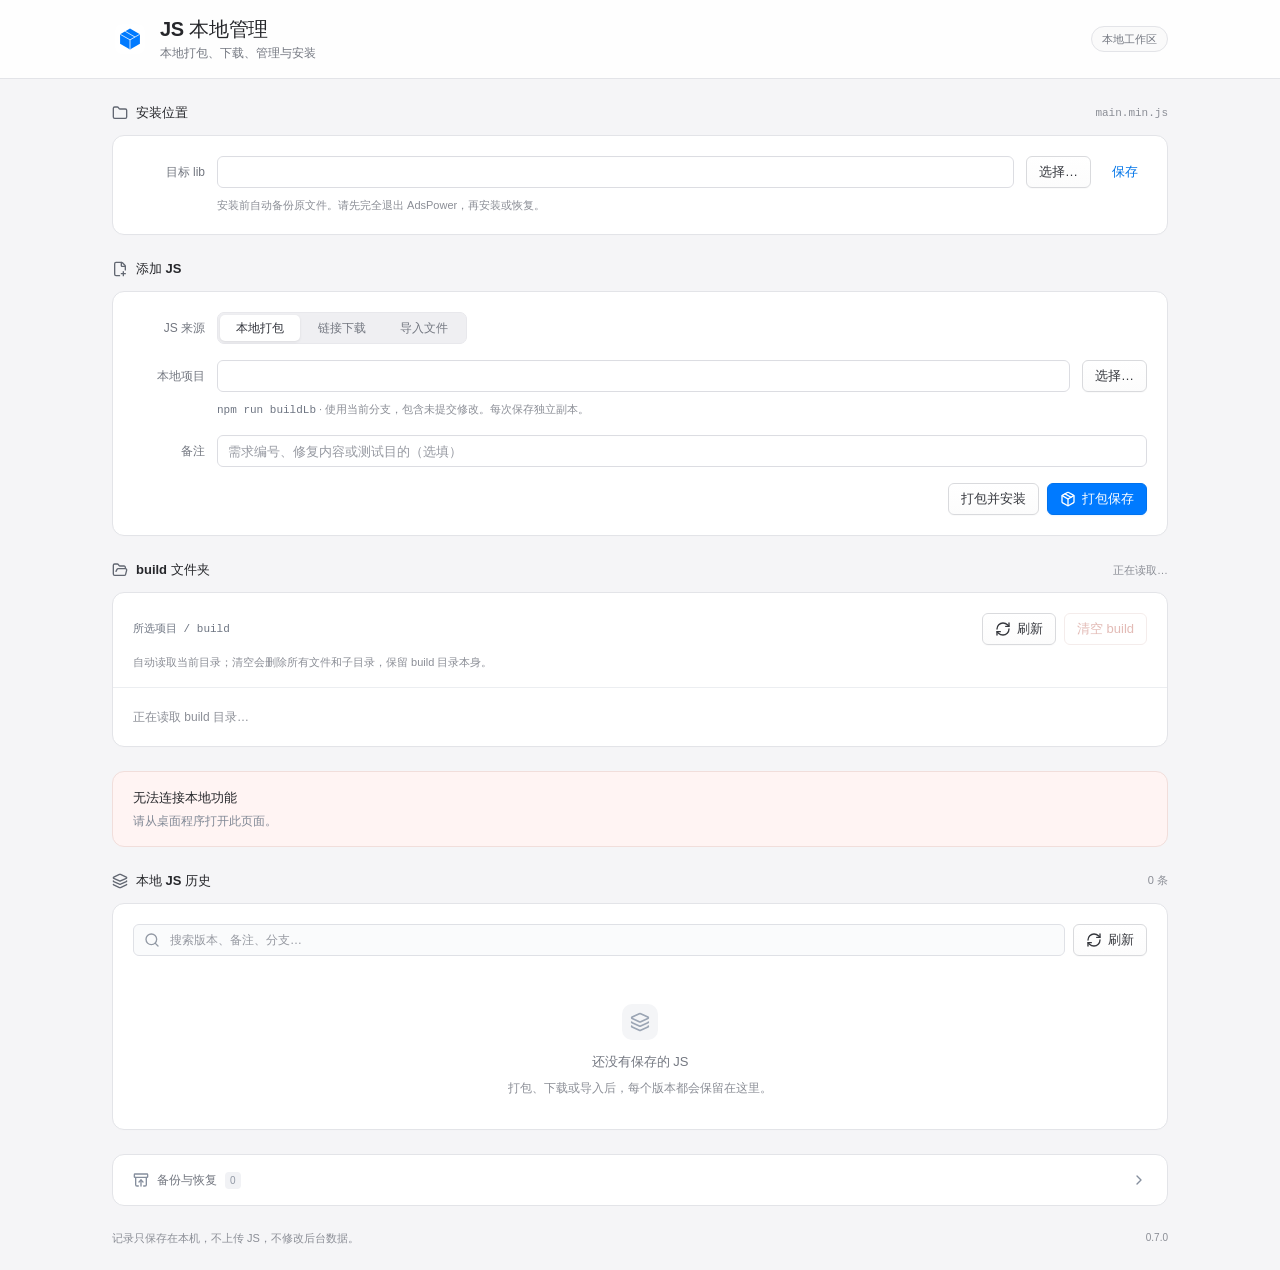
==== commit 20fb88db: "feat(js-manager): 增加 build 实时列表和清空功能 - Mac 和 Windows 共用目录列表，自动读取 JS 文件名、大小和修改时间 - 清空前原生确认，保护安装目录、历史库" ====
--- a/Shared/WebUI/index.html
+++ b/Shared/WebUI/index.html
@@ -30,6 +30,15 @@
       <div class="action-row"><div class="button-group"><button id="buildInstall" type="button" data-action="buildInstall">打包并安装</button><button id="addPrimary" type="button" data-action="buildSave" class="primary"><svg class="icon" aria-hidden="true" viewBox="0 0 24 24" focusable="false"><use href="icons.svg#package"/></svg><span>打包保存</span></button></div></div>
     </div>
   </section>
+  <section aria-labelledby="buildDirectoryTitle">
+    <div class="section-heading"><h2 id="buildDirectoryTitle"><svg class="icon" aria-hidden="true" viewBox="0 0 24 24" focusable="false"><use href="icons.svg#folder-open"/></svg>build 文件夹</h2><span id="buildFileCount" class="count-badge">正在读取…</span></div>
+    <div class="card build-directory-card">
+      <div class="build-directory-toolbar"><code id="buildDirectoryPath">所选项目 / build</code><div class="button-group"><button id="refreshBuild" type="button"><svg class="icon" aria-hidden="true" viewBox="0 0 24 24" focusable="false"><use href="icons.svg#refresh-cw"/></svg>刷新</button><button id="clearBuild" type="button" class="danger" data-action="clearBuild" disabled>清空 build</button></div></div>
+      <p id="buildDirectoryMessage" class="helper build-directory-message">自动读取当前目录；清空会删除所有文件和子目录，保留 build 目录本身。</p>
+      <div id="buildFilesTable" class="build-files-scroll" hidden><table class="build-files-table"><thead><tr><th>JS 文件</th><th>大小</th><th>修改时间</th></tr></thead><tbody id="buildFiles"></tbody></table></div>
+      <p id="buildFilesEmpty" class="build-files-empty">正在读取 build 目录…</p>
+    </div>
+  </section>
   <section id="operationCard" class="operation-card" aria-live="polite" hidden><div class="operation-icon" id="operationIcon"></div><div class="operation-copy"><strong id="stage">准备就绪</strong><p id="status"></p></div><button id="cancel" type="button" class="danger" data-action="cancel" hidden>停止</button></section>
   <section aria-labelledby="historyTitle">
     <div class="section-heading"><h2 id="historyTitle"><svg class="icon" aria-hidden="true" viewBox="0 0 24 24" focusable="false"><use href="icons.svg#layers"/></svg>本地 JS 历史</h2><span id="recordCount" class="count-badge">0 条</span></div>
@@ -41,7 +50,7 @@
   </section>
   <details id="backupDisclosure" class="card disclosure-card"><summary><span><svg class="icon" aria-hidden="true" viewBox="0 0 24 24" focusable="false"><use href="icons.svg#archive-restore"/></svg>备份与恢复 <span id="backupCount" class="small-count">0</span></span><svg class="icon chevron" aria-hidden="true" viewBox="0 0 24 24" focusable="false"><use href="icons.svg#chevron-right"/></svg></summary><div class="disclosure-content"><p id="backupEmpty" class="helper">当前目标还没有备份。安装时会自动保存原 main.min.js。</p><div id="backupControls" class="backup-row" hidden><label class="sr-only" for="backups">选择备份</label><select id="backups" hidden aria-hidden="true" tabindex="-1"></select><button id="backupPicker" class="select-trigger" type="button" aria-label="选择备份" aria-haspopup="listbox" aria-expanded="false" aria-controls="backupMenu"><span>选择备份</span><svg class="icon" aria-hidden="true" viewBox="0 0 24 24" focusable="false"><use href="icons.svg#chevron-right"/></svg></button><button type="button" data-action="restore">恢复选中备份</button></div><p class="helper">恢复前也会备份当前文件；文件缺失或校验不一致时会停止。</p></div></details>
   <details id="logDisclosure" class="card disclosure-card" hidden><summary><span><svg class="icon" aria-hidden="true" viewBox="0 0 24 24" focusable="false"><use href="icons.svg#file-text"/></svg>操作日志</span><svg class="icon chevron" aria-hidden="true" viewBox="0 0 24 24" focusable="false"><use href="icons.svg#chevron-right"/></svg></summary><div class="disclosure-content"><pre id="log"></pre><button type="button" data-action="copyLog">复制日志</button></div></details>
-  <footer>记录只保存在本机，不上传 JS，不修改后台数据。<span class="version">0.6.0</span></footer>
+  <footer>记录只保存在本机，不上传 JS，不修改后台数据。<span class="version">0.7.0</span></footer>
 </main>
 <div id="backupMenu" class="select-menu" role="listbox" aria-label="选择备份" hidden></div>
 <div id="toast" class="toast" role="status" hidden></div>
--- a/Shared/WebUI/styles.css
+++ b/Shared/WebUI/styles.css
@@ -106,6 +106,30 @@
 .add-card > .action-row { justify-content: flex-end; }
 
 /* History uses one inset for search, table columns and selected details. */
+.build-directory-toolbar { display: flex; align-items: center; justify-content: space-between; gap: 12px; padding: var(--card-inset) var(--card-inset) 0; }
+.build-directory-toolbar > code { min-width: 0; overflow: hidden; text-overflow: ellipsis; white-space: nowrap; }
+.build-directory-toolbar .button-group { flex-shrink: 0; }
+.build-directory-message { margin: 8px var(--card-inset) 16px; }
+.field-error { color: #b35549; }
+.build-files-scroll { max-height: 200px; overflow: auto; }
+.build-files-table { min-width: 0; table-layout: fixed; }
+.build-files-table th:first-child, .build-files-table td:first-child { width: 58%; min-width: 0; font-weight: 400; }
+.build-files-table th:nth-child(2) { width: 17%; }
+.build-files-table th:last-child { width: 25%; }
+.build-files-table td { overflow: hidden; text-overflow: ellipsis; white-space: nowrap; }
+.build-files-table tbody tr { cursor: default; }
+.build-files-empty { margin: 0; padding: 20px var(--card-inset); border-top: 1px solid #eceef1; font-size: 12px; color: var(--muted); }
+.build-files-table th, .build-files-table td { padding-left: 16px; padding-right: 16px; }
+.build-files-table th:first-child, .build-files-table td:first-child { padding-left: var(--card-inset); }
+.build-files-table th:last-child, .build-files-table td:last-child { padding-right: var(--card-inset); }
+@media (max-width: 740px) {
+  .build-directory-toolbar { flex-wrap: wrap; }
+  .build-directory-toolbar > code { flex-basis: 100%; }
+  .build-directory-toolbar .button-group { margin-left: 0; }
+  .build-files-table th:first-child, .build-files-table td:first-child { width: 48%; }
+  .build-files-table th:nth-child(2) { width: 20%; }
+  .build-files-table th:last-child { width: 32%; }
+}
 .count-badge { font-size: 11px; color: var(--muted); font-variant-numeric: tabular-nums; }
 .history-card { padding-top: var(--card-inset); }
 .search-row { display: flex; align-items: center; gap: 8px; padding: 0 var(--card-inset) 16px; }
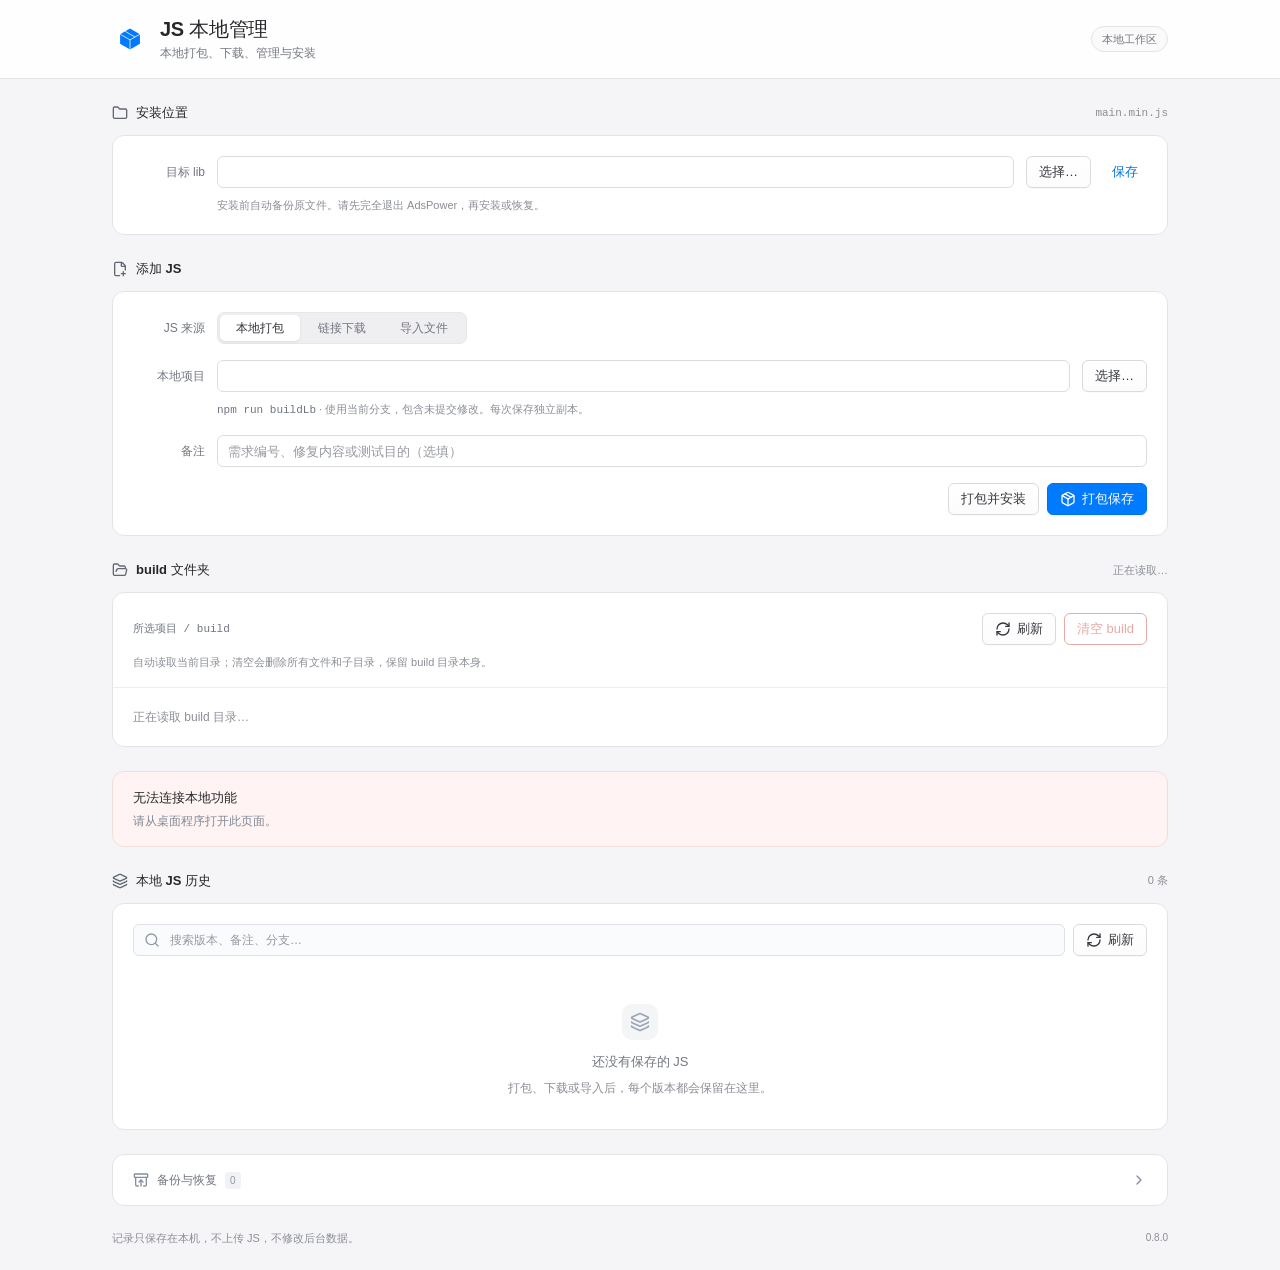
==== commit 1e33a2d2: "feat(js-manager): 增加文件复制并统一刷新与危险按钮反馈 - build 列表逐条复制独立 JS 文件副本，清空后仍可粘贴 - 双端共用手动刷新旋转、红色按钮与固定宽度复制反馈 - 后" ====
--- a/Shared/WebUI/index.html
+++ b/Shared/WebUI/index.html
@@ -35,14 +35,14 @@
     <div class="card build-directory-card">
       <div class="build-directory-toolbar"><code id="buildDirectoryPath">所选项目 / build</code><div class="button-group"><button id="refreshBuild" type="button"><svg class="icon" aria-hidden="true" viewBox="0 0 24 24" focusable="false"><use href="icons.svg#refresh-cw"/></svg>刷新</button><button id="clearBuild" type="button" class="danger" data-action="clearBuild" disabled>清空 build</button></div></div>
       <p id="buildDirectoryMessage" class="helper build-directory-message">自动读取当前目录；清空会删除所有文件和子目录，保留 build 目录本身。</p>
-      <div id="buildFilesTable" class="build-files-scroll" hidden><table class="build-files-table"><thead><tr><th>JS 文件</th><th>大小</th><th>修改时间</th></tr></thead><tbody id="buildFiles"></tbody></table></div>
+      <div id="buildFilesTable" class="build-files-scroll" hidden><table class="build-files-table"><thead><tr><th>JS 文件</th><th>大小</th><th>修改时间</th><th>操作</th></tr></thead><tbody id="buildFiles"></tbody></table></div>
       <p id="buildFilesEmpty" class="build-files-empty">正在读取 build 目录…</p>
     </div>
   </section>
   <section id="operationCard" class="operation-card" aria-live="polite" hidden><div class="operation-icon" id="operationIcon"></div><div class="operation-copy"><strong id="stage">准备就绪</strong><p id="status"></p></div><button id="cancel" type="button" class="danger" data-action="cancel" hidden>停止</button></section>
   <section aria-labelledby="historyTitle">
     <div class="section-heading"><h2 id="historyTitle"><svg class="icon" aria-hidden="true" viewBox="0 0 24 24" focusable="false"><use href="icons.svg#layers"/></svg>本地 JS 历史</h2><span id="recordCount" class="count-badge">0 条</span></div>
-    <div class="card history-card"><div class="search-row"><div class="search-field"><svg class="icon" aria-hidden="true" viewBox="0 0 24 24" focusable="false"><use href="icons.svg#search"/></svg><label class="sr-only" for="search">搜索本地 JS</label><input id="search" type="search" placeholder="搜索版本、备注、分支…"></div><button type="button" data-action="state" aria-label="刷新历史"><svg class="icon" aria-hidden="true" viewBox="0 0 24 24" focusable="false"><use href="icons.svg#refresh-cw"/></svg>刷新</button></div>
+    <div class="card history-card"><div class="search-row"><div class="search-field"><svg class="icon" aria-hidden="true" viewBox="0 0 24 24" focusable="false"><use href="icons.svg#search"/></svg><label class="sr-only" for="search">搜索本地 JS</label><input id="search" type="search" placeholder="搜索版本、备注、分支…"></div><button type="button" data-action="state" data-refresh aria-label="刷新历史"><svg class="icon" aria-hidden="true" viewBox="0 0 24 24" focusable="false"><use href="icons.svg#refresh-cw"/></svg>刷新</button></div>
       <div id="tableWrap" class="table-scroll" hidden><table><thead><tr><th>版本</th><th>备注</th><th>来源</th><th>分支</th><th>保存时间</th></tr></thead><tbody id="records"></tbody></table></div>
       <div id="emptyState" class="empty-state"><div class="empty-icon"><svg class="icon" aria-hidden="true" viewBox="0 0 24 24" focusable="false"><use href="icons.svg#layers"/></svg></div><strong id="emptyTitle">还没有保存的 JS</strong><p id="emptyDescription">打包、下载或导入后，每个版本都会保留在这里。</p></div>
       <div id="selection" class="selection-panel" hidden><div class="edit-grid"><label>版本<input id="editVersion" type="text" maxlength="100"></label><label>备注<input id="editNote" type="text" maxlength="4000" placeholder="对应的需求或测试内容"></label><button type="button" data-action="updateMetadata">保存备注</button></div><details class="file-details"><summary><svg class="icon detail-chevron" aria-hidden="true" viewBox="0 0 24 24" focusable="false"><use href="icons.svg#chevron-right"/></svg><span>文件信息与校验值</span></summary><p id="fileDetails"></p></details><div class="action-row"><button type="button" data-action="openArchive" class="text-button"><svg class="icon" aria-hidden="true" viewBox="0 0 24 24" focusable="false"><use href="icons.svg#folder-open"/></svg>在文件夹中查看</button><div class="button-group"><span class="helper">安装前自动备份原文件</span><button type="button" class="primary" data-action="install"><svg class="icon" aria-hidden="true" viewBox="0 0 24 24" focusable="false"><use href="icons.svg#hard-drive-download"/></svg>安装选中版本</button></div></div></div>
@@ -50,7 +50,7 @@
   </section>
   <details id="backupDisclosure" class="card disclosure-card"><summary><span><svg class="icon" aria-hidden="true" viewBox="0 0 24 24" focusable="false"><use href="icons.svg#archive-restore"/></svg>备份与恢复 <span id="backupCount" class="small-count">0</span></span><svg class="icon chevron" aria-hidden="true" viewBox="0 0 24 24" focusable="false"><use href="icons.svg#chevron-right"/></svg></summary><div class="disclosure-content"><p id="backupEmpty" class="helper">当前目标还没有备份。安装时会自动保存原 main.min.js。</p><div id="backupControls" class="backup-row" hidden><label class="sr-only" for="backups">选择备份</label><select id="backups" hidden aria-hidden="true" tabindex="-1"></select><button id="backupPicker" class="select-trigger" type="button" aria-label="选择备份" aria-haspopup="listbox" aria-expanded="false" aria-controls="backupMenu"><span>选择备份</span><svg class="icon" aria-hidden="true" viewBox="0 0 24 24" focusable="false"><use href="icons.svg#chevron-right"/></svg></button><button type="button" data-action="restore">恢复选中备份</button></div><p class="helper">恢复前也会备份当前文件；文件缺失或校验不一致时会停止。</p></div></details>
   <details id="logDisclosure" class="card disclosure-card" hidden><summary><span><svg class="icon" aria-hidden="true" viewBox="0 0 24 24" focusable="false"><use href="icons.svg#file-text"/></svg>操作日志</span><svg class="icon chevron" aria-hidden="true" viewBox="0 0 24 24" focusable="false"><use href="icons.svg#chevron-right"/></svg></summary><div class="disclosure-content"><pre id="log"></pre><button type="button" data-action="copyLog">复制日志</button></div></details>
-  <footer>记录只保存在本机，不上传 JS，不修改后台数据。<span class="version">0.7.0</span></footer>
+  <footer>记录只保存在本机，不上传 JS，不修改后台数据。<span class="version">0.8.0</span></footer>
 </main>
 <div id="backupMenu" class="select-menu" role="listbox" aria-label="选择备份" hidden></div>
 <div id="toast" class="toast" role="status" hidden></div>
--- a/Shared/WebUI/styles.css
+++ b/Shared/WebUI/styles.css
@@ -6,6 +6,9 @@
   color-scheme: light;
   font-synthesis: none;
   --blue: #007aff;
+  --danger: #c9362b;
+  --danger-hover: #fff1ef;
+  --danger-pressed: #b82e24;
   --text: #26272b;
   --secondary: #737780;
   --muted: #8b8e96;
@@ -88,7 +91,12 @@
 .primary:hover:enabled { border-color: #0064d5; background: #006fe8; }
 .text-button { background: transparent; border-color: transparent; box-shadow: none; color: #0074e8; padding-left: 8px; padding-right: 8px; }
 .text-button:hover:enabled { background: #f0f6fd; border-color: transparent; }
-.danger { color: #bd5e52; border-color: #e6d4d0; background: #fffc; }
+.danger { color: var(--danger); border-color: var(--danger); background: #fff; box-shadow: none; }
+.danger:hover:enabled { color: var(--danger); border-color: var(--danger); background: var(--danger-hover); }
+.danger:active:enabled { color: #fff; border-color: var(--danger-pressed); background: var(--danger-pressed); }
+.danger:focus-visible { outline-color: #c9362b40; }
+button[data-refreshing=true] { cursor: progress; }
+button[data-refreshing=true]:disabled { opacity: .75; }
 
 /* Local JS form. */
 .source-top { display: flex; align-items: center; gap: var(--field-gap); margin-bottom: 16px; }
@@ -105,7 +113,7 @@
 .import-prompt .helper { margin: 4px 0 0; }
 .add-card > .action-row { justify-content: flex-end; }
 
-/* History uses one inset for search, table columns and selected details. */
+/* Current build files share the same insets as the history table. */
 .build-directory-toolbar { display: flex; align-items: center; justify-content: space-between; gap: 12px; padding: var(--card-inset) var(--card-inset) 0; }
 .build-directory-toolbar > code { min-width: 0; overflow: hidden; text-overflow: ellipsis; white-space: nowrap; }
 .build-directory-toolbar .button-group { flex-shrink: 0; }
@@ -113,11 +121,16 @@
 .field-error { color: #b35549; }
 .build-files-scroll { max-height: 200px; overflow: auto; }
 .build-files-table { min-width: 0; table-layout: fixed; }
-.build-files-table th:first-child, .build-files-table td:first-child { width: 58%; min-width: 0; font-weight: 400; }
-.build-files-table th:nth-child(2) { width: 17%; }
-.build-files-table th:last-child { width: 25%; }
+.build-files-table th:first-child, .build-files-table td:first-child { width: 46%; min-width: 0; font-weight: 400; }
+.build-files-table th:nth-child(2) { width: 15%; }
+.build-files-table th:nth-child(3) { width: 25%; }
+.build-files-table th:last-child { width: 14%; }
 .build-files-table td { overflow: hidden; text-overflow: ellipsis; white-space: nowrap; }
 .build-files-table tbody tr { cursor: default; }
+.build-files-table th:last-child, .build-files-table td:last-child { text-align: right; }
+.build-copy { width: 86px; padding: 5px 8px; font-size: 12px; }
+.build-files-table td:last-child { overflow: visible; }
+.build-copy .icon { width: 14px; height: 14px; }
 .build-files-empty { margin: 0; padding: 20px var(--card-inset); border-top: 1px solid #eceef1; font-size: 12px; color: var(--muted); }
 .build-files-table th, .build-files-table td { padding-left: 16px; padding-right: 16px; }
 .build-files-table th:first-child, .build-files-table td:first-child { padding-left: var(--card-inset); }
@@ -126,10 +139,13 @@
   .build-directory-toolbar { flex-wrap: wrap; }
   .build-directory-toolbar > code { flex-basis: 100%; }
   .build-directory-toolbar .button-group { margin-left: 0; }
-  .build-files-table th:first-child, .build-files-table td:first-child { width: 48%; }
-  .build-files-table th:nth-child(2) { width: 20%; }
-  .build-files-table th:last-child { width: 32%; }
-}
+  .build-files-table th:first-child, .build-files-table td:first-child { width: auto; }
+  .build-files-table th:nth-child(2) { width: 70px; }
+  .build-files-table th:nth-child(3) { width: 94px; }
+  .build-files-table th:last-child { width: 108px; }
+  .build-files-table th, .build-files-table td { padding-left: 8px; padding-right: 8px; }
+}
+/* History uses one inset for search, table columns and selected details. */
 .count-badge { font-size: 11px; color: var(--muted); font-variant-numeric: tabular-nums; }
 .history-card { padding-top: var(--card-inset); }
 .search-row { display: flex; align-items: center; gap: 8px; padding: 0 var(--card-inset) 16px; }
